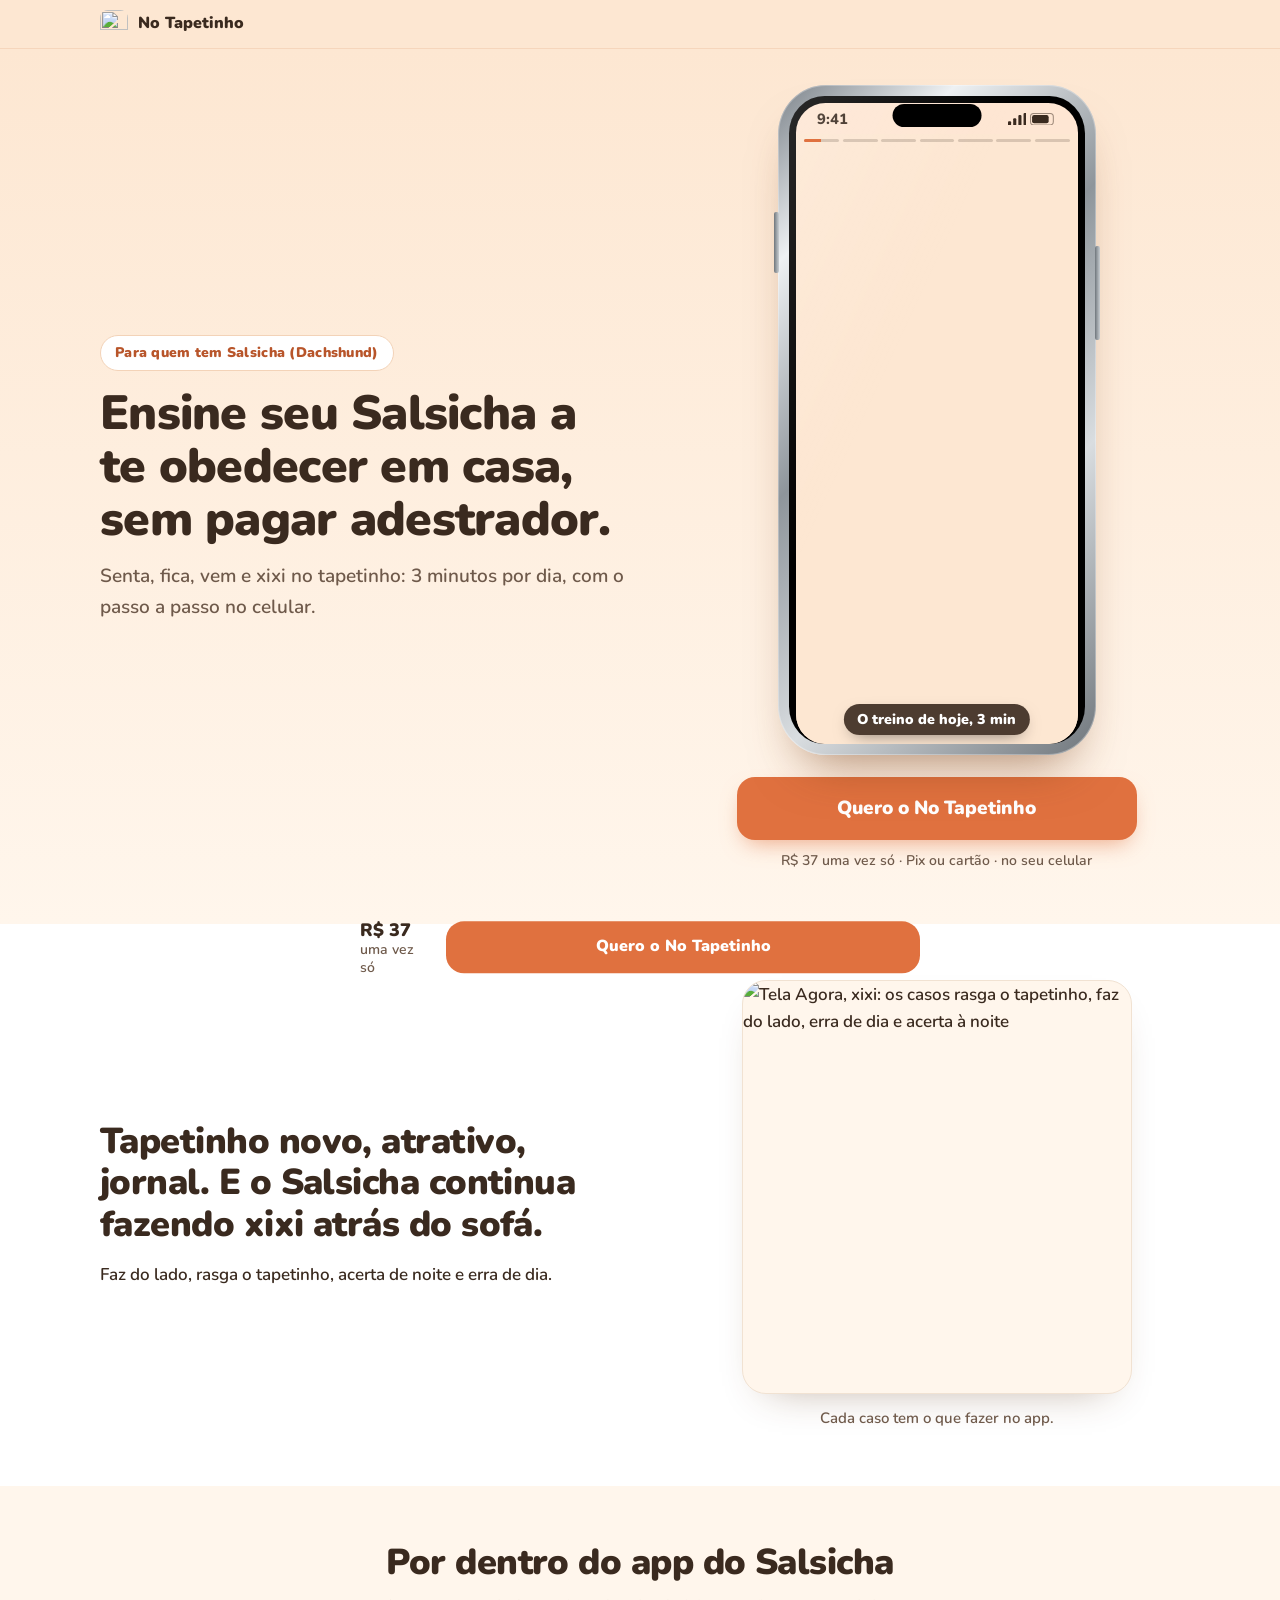
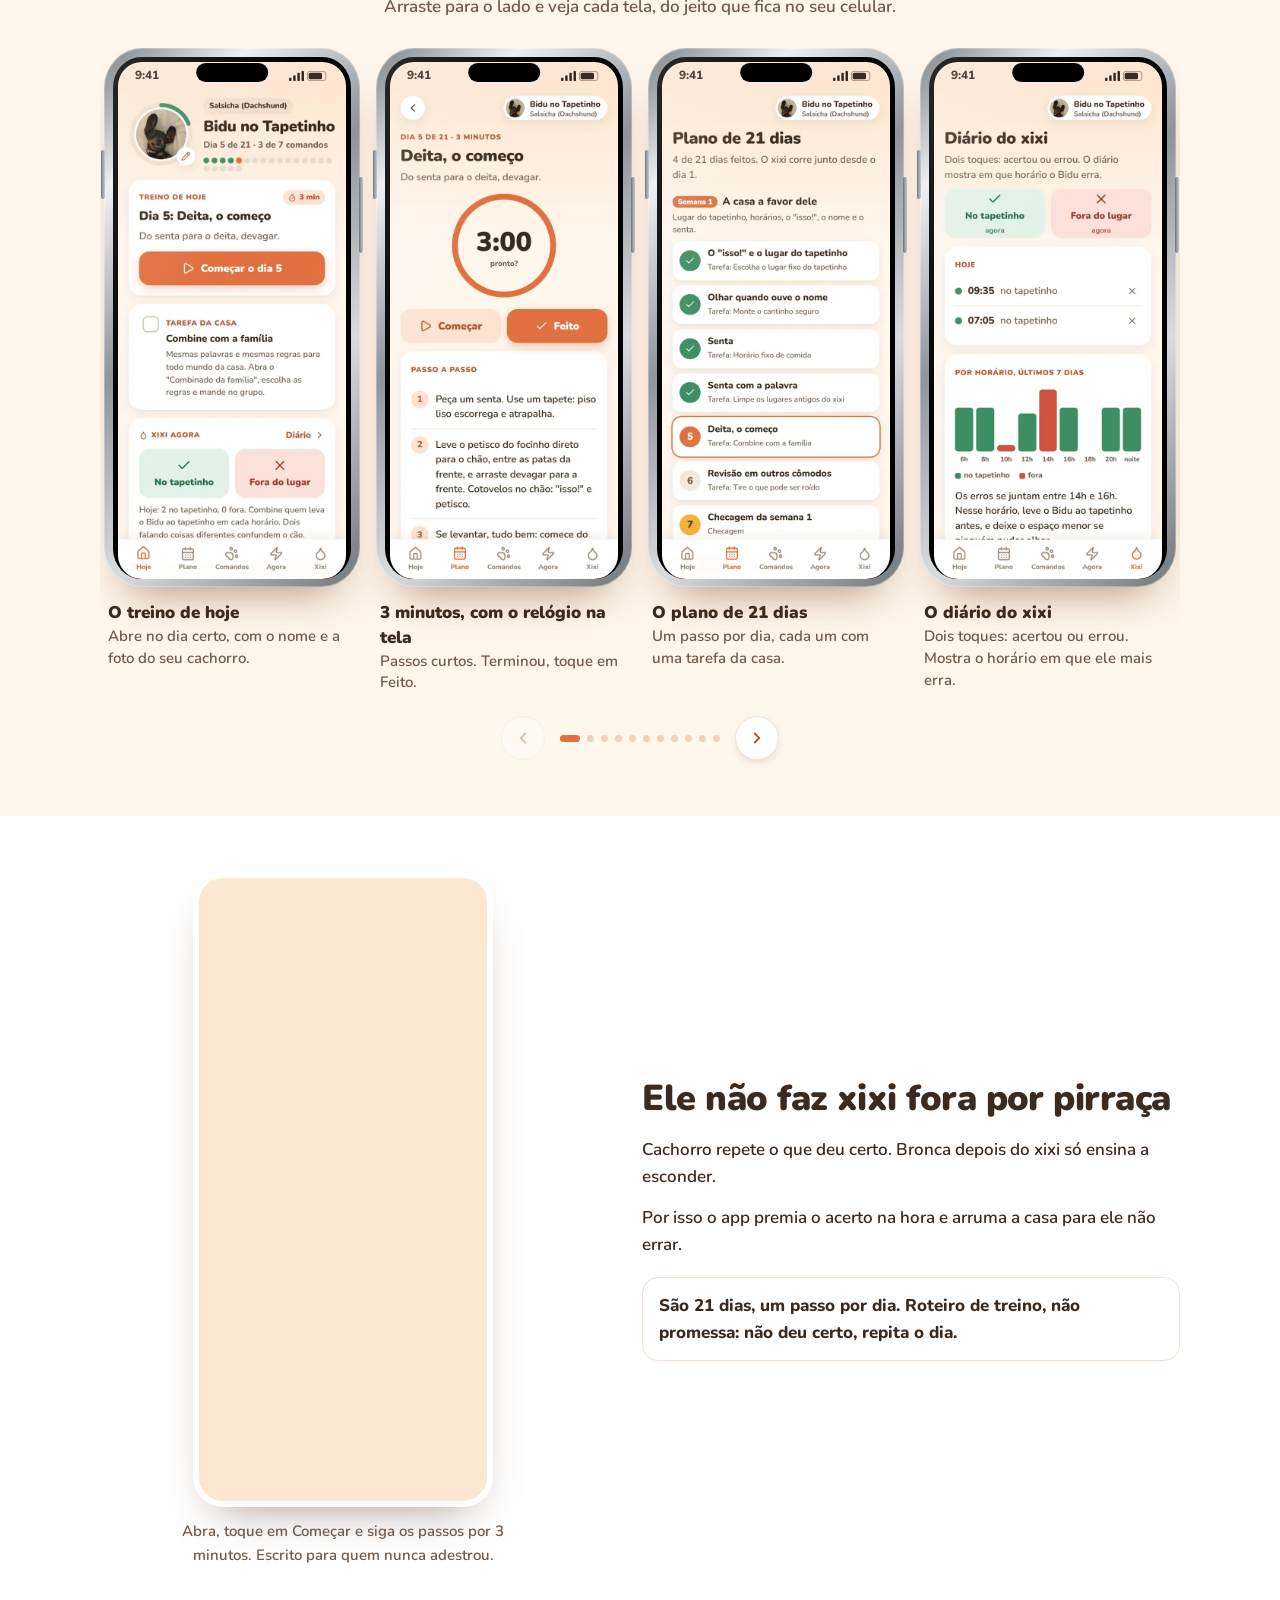
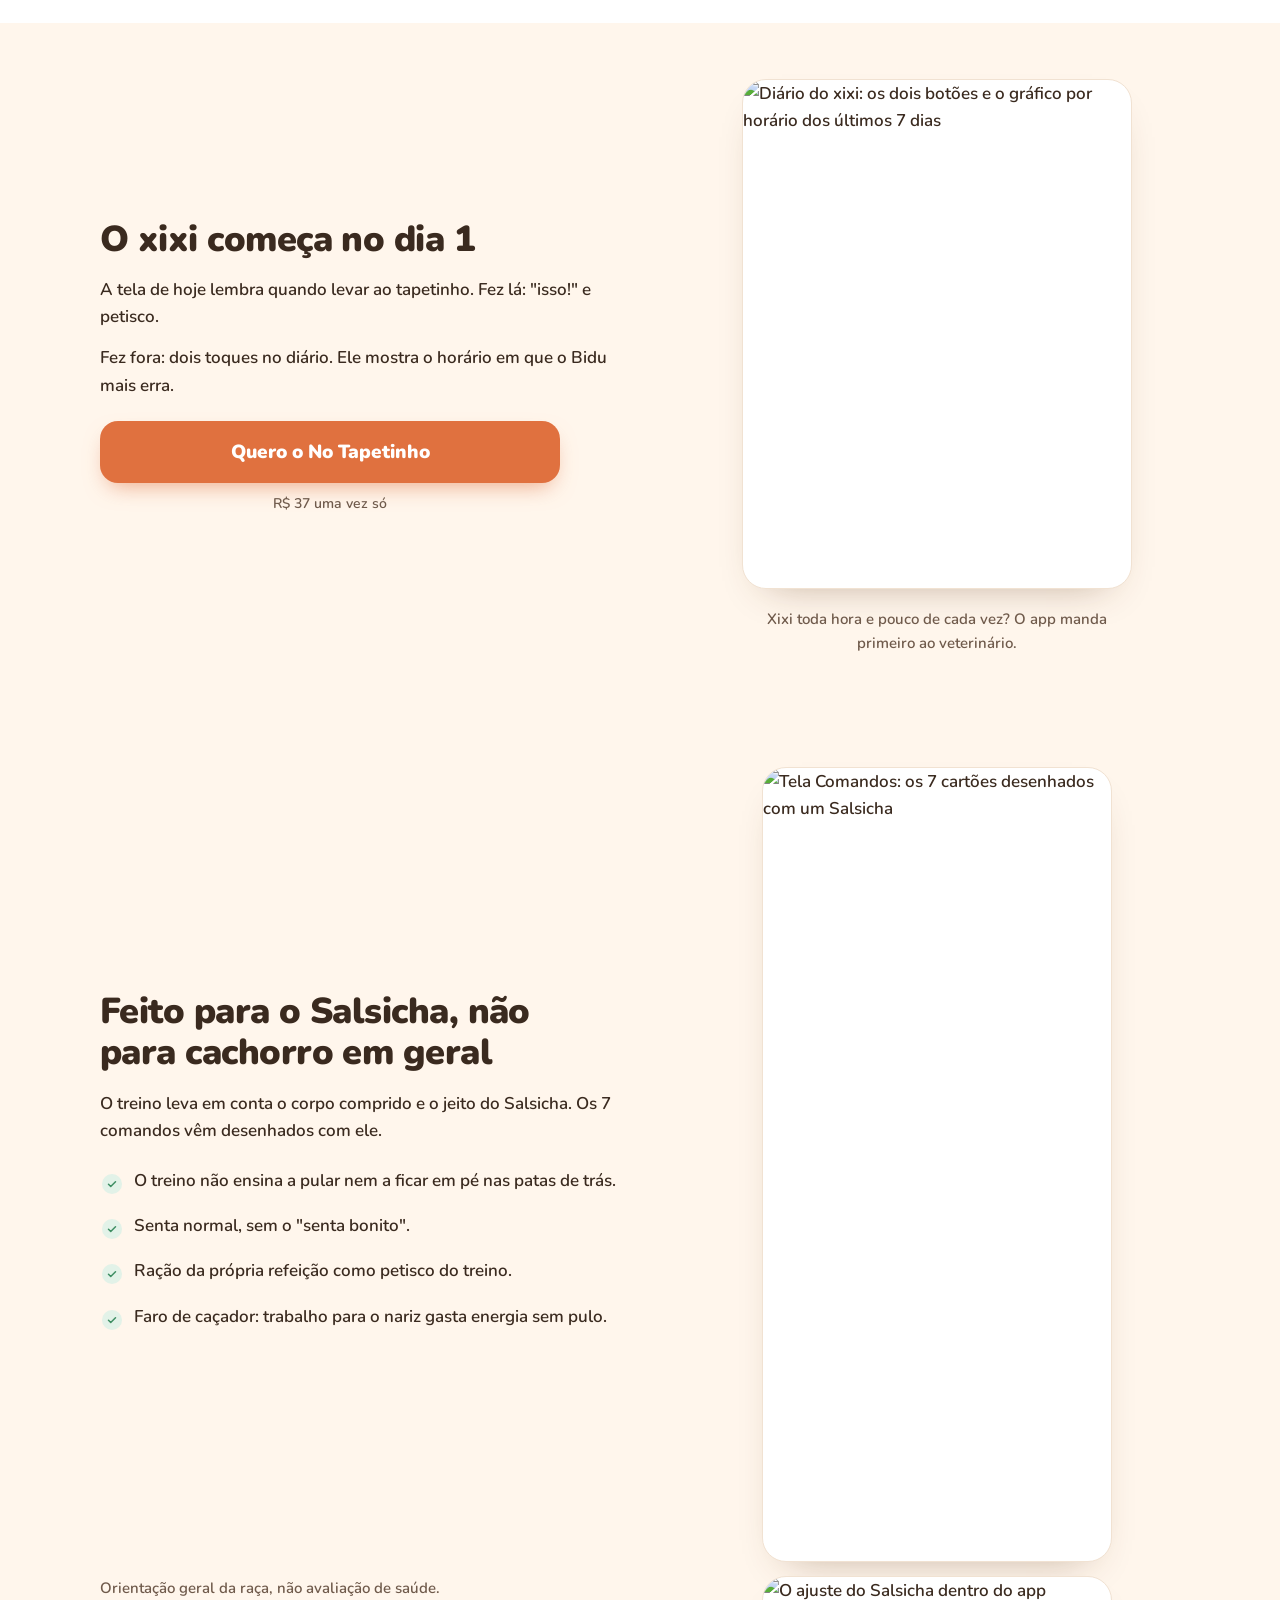
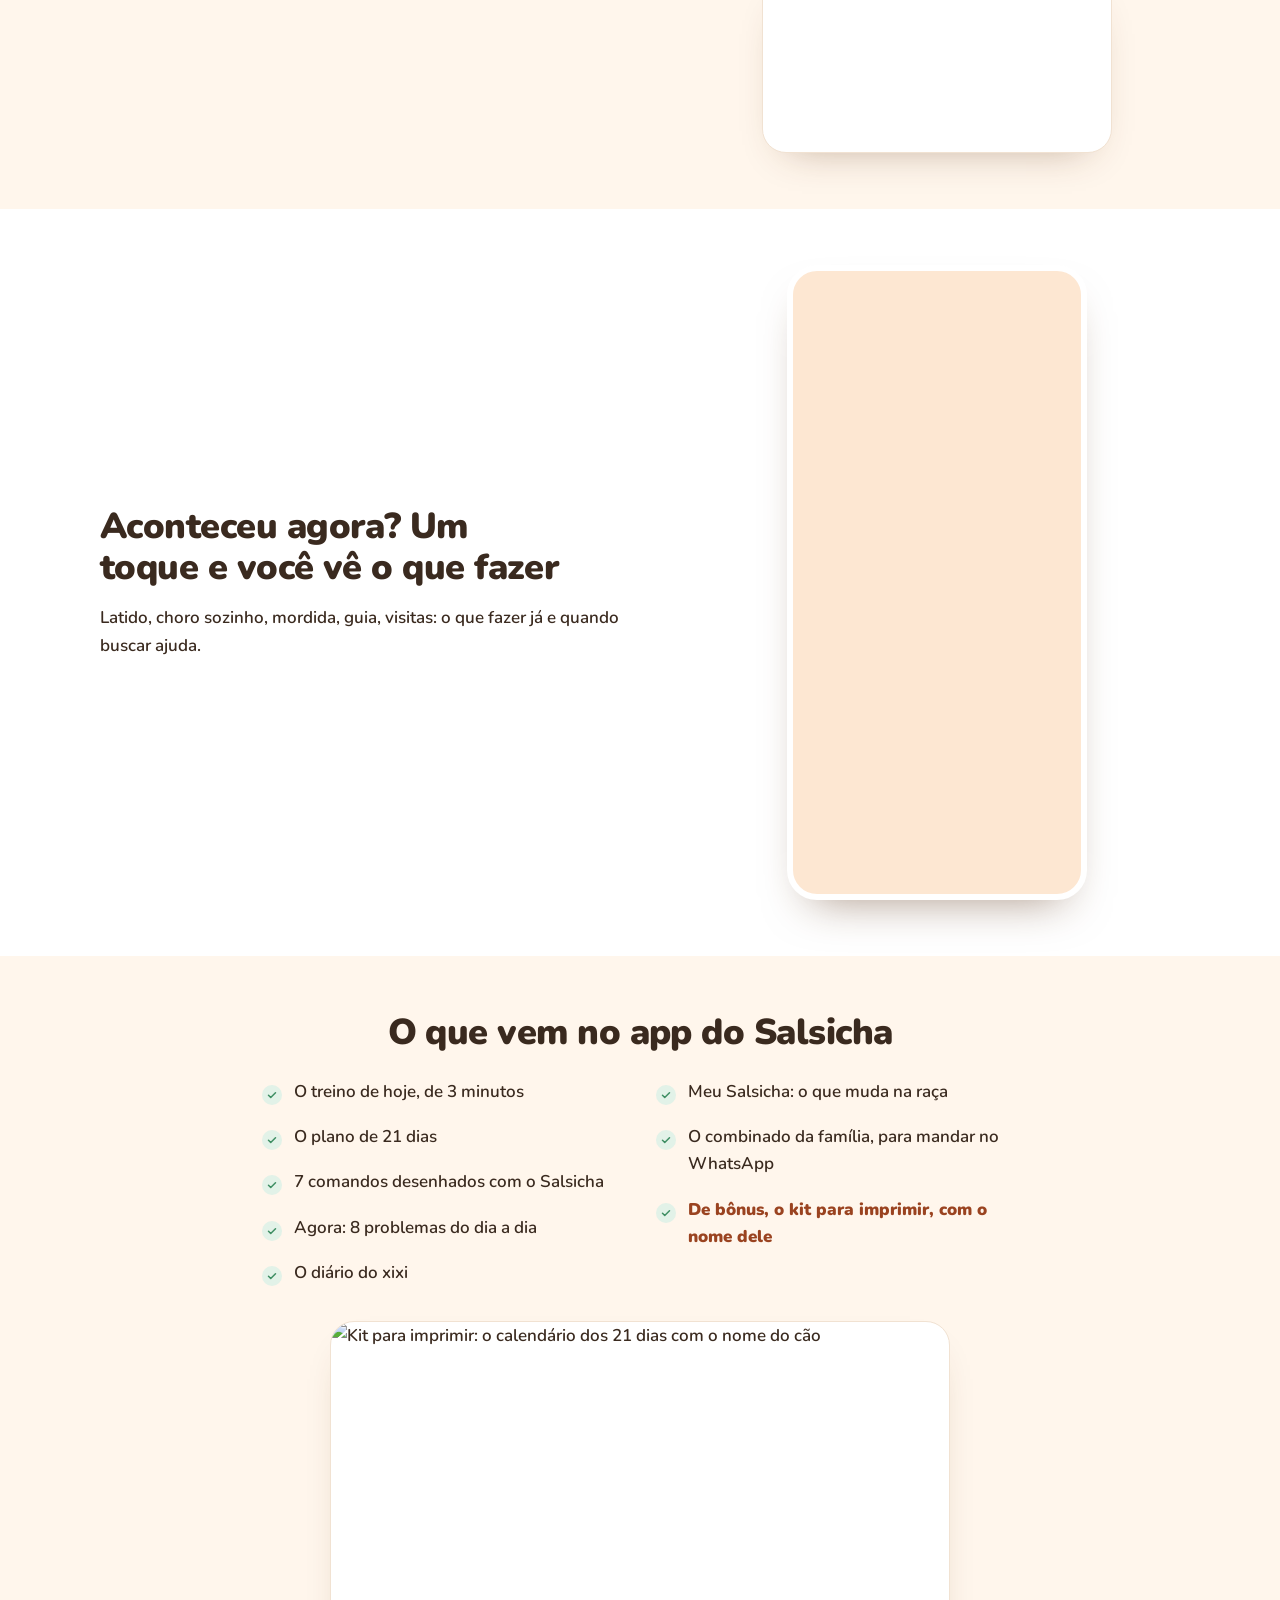
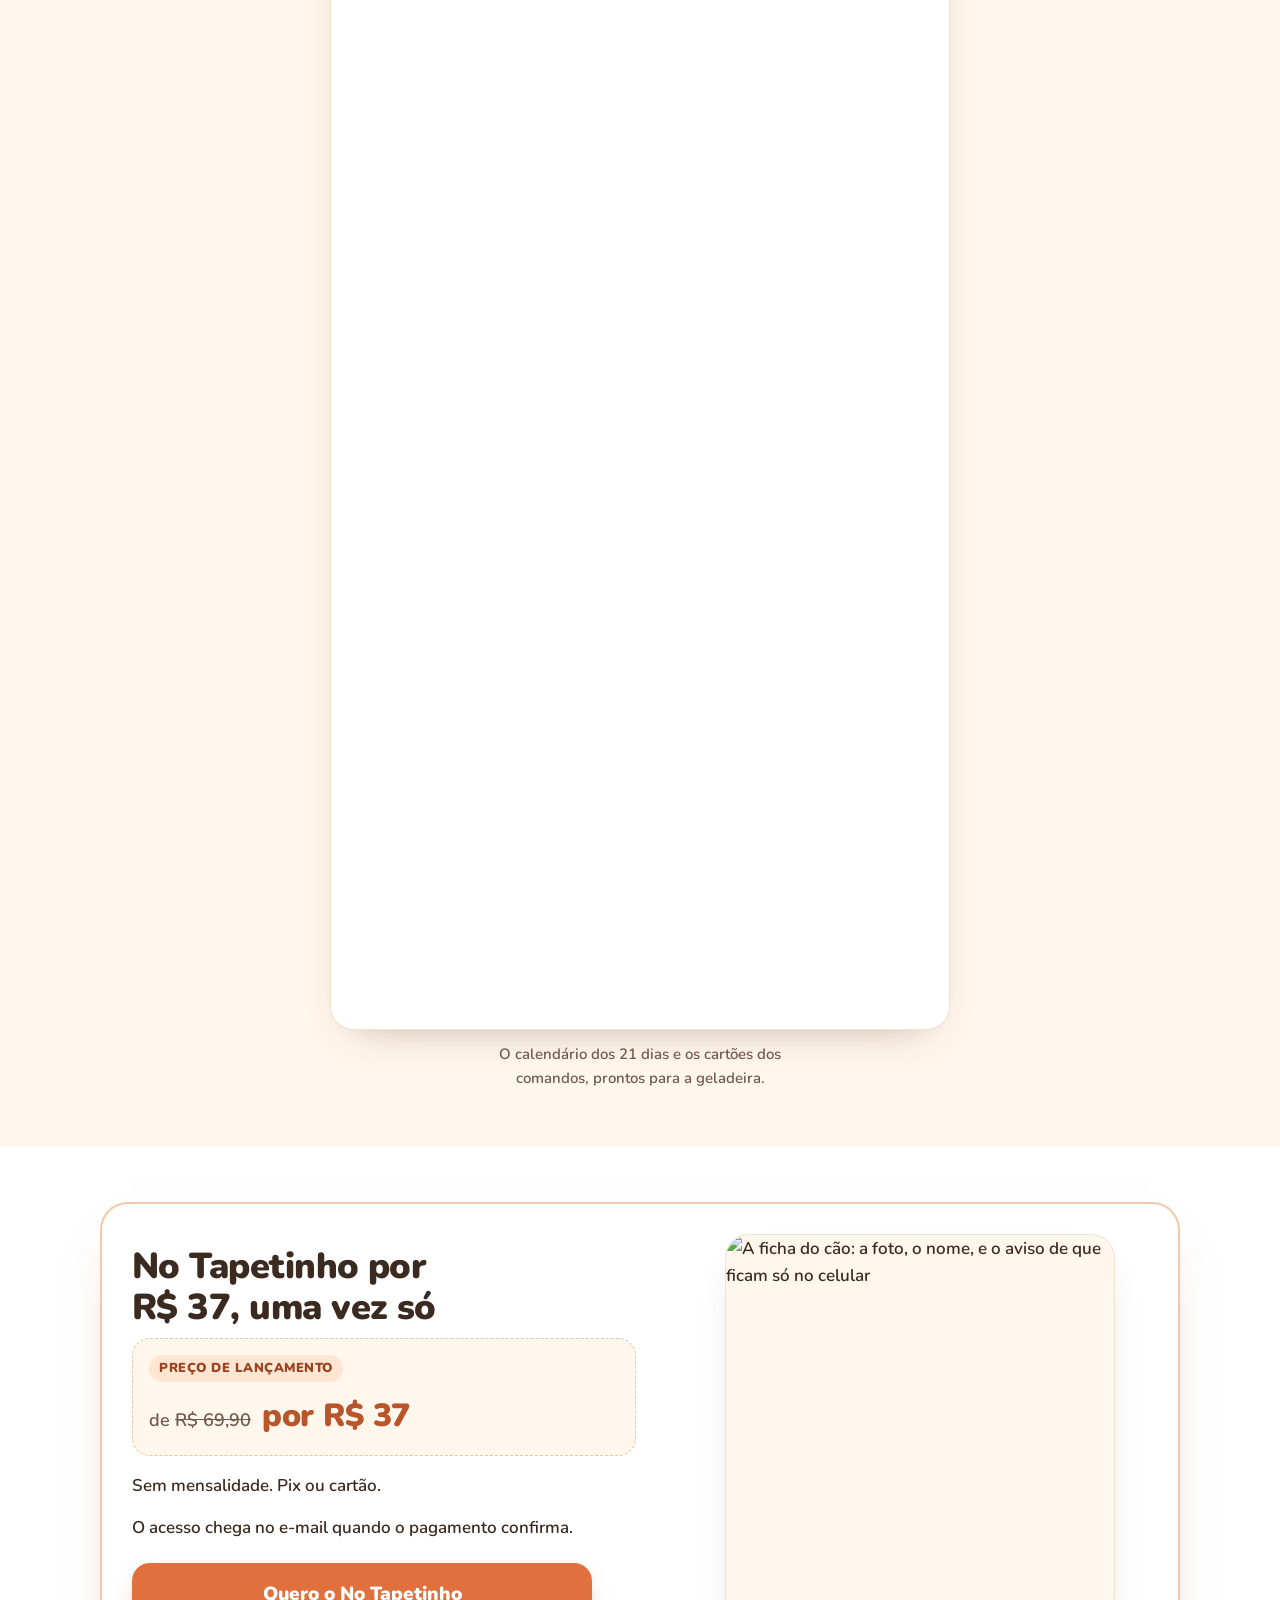
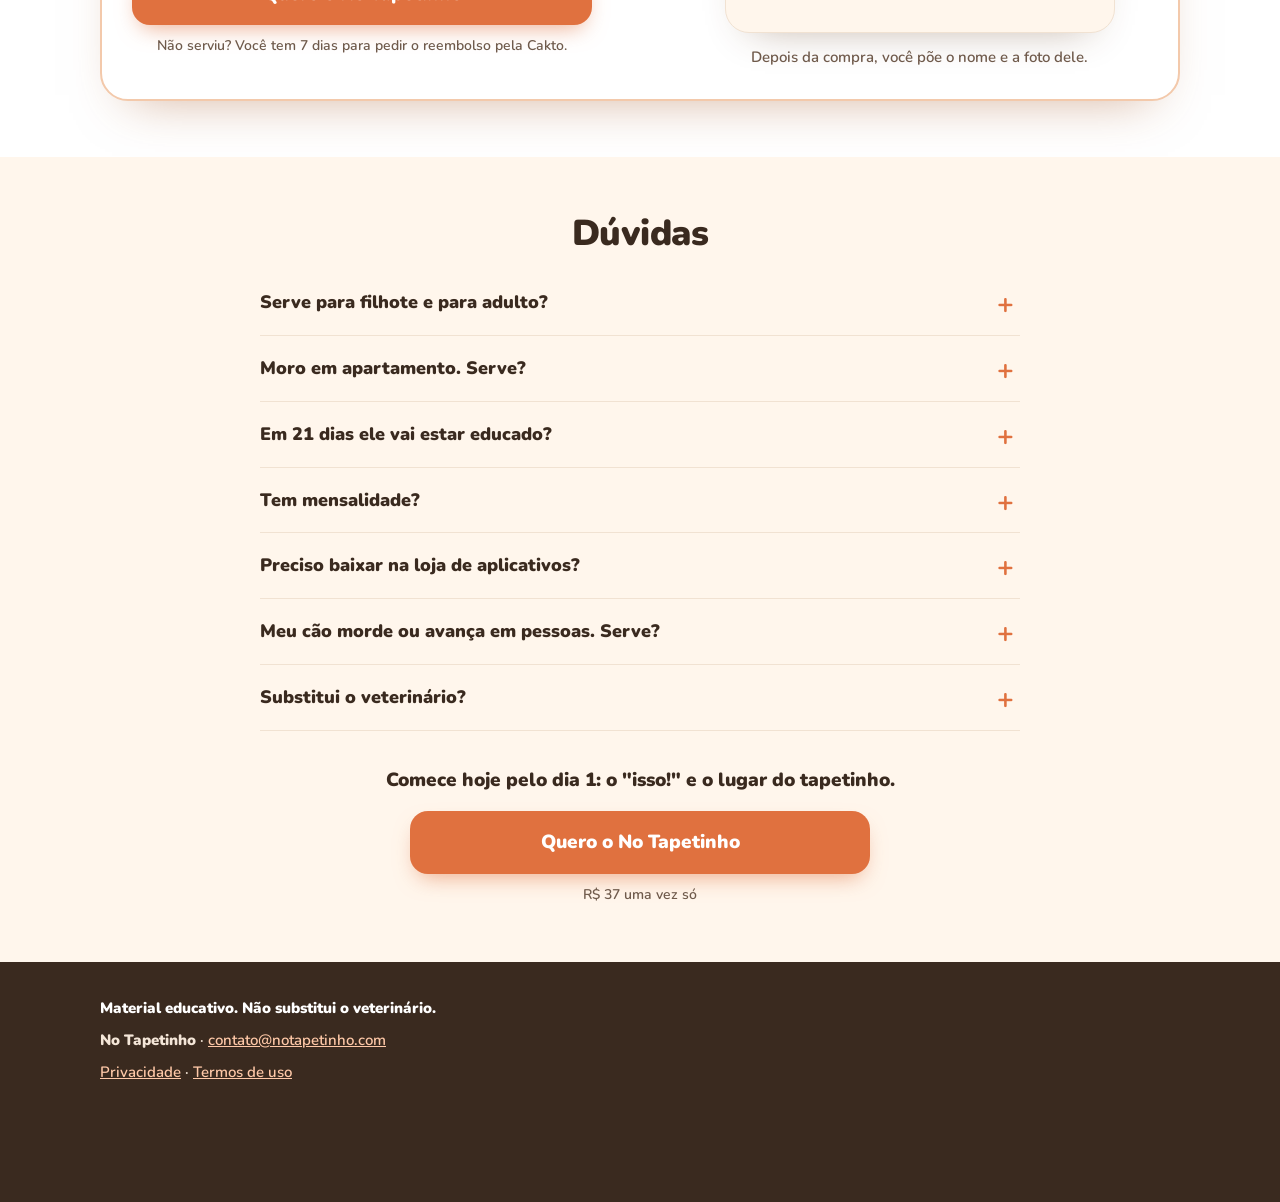
==== salsicha/index.html @ 1a629ed8 "Headline de obediência, story do app no topo e trilho com 11 telas nas 4 raças" ====
<!doctype html>
<html lang="pt-BR">
<head>
<meta charset="utf-8">
<meta name="viewport" content="width=device-width, initial-scale=1">
<title>No Tapetinho · Salsicha</title>
<meta name="description" content="Senta, fica, vem e xixi no tapetinho: 3 minutos por dia, com o passo a passo no celular.">
<link rel="icon" type="image/svg+xml" href="../img/favicon.svg">
<link rel="icon" type="image/png" sizes="32x32" href="../img/favicon-32.png">
<link rel="apple-touch-icon" sizes="180x180" href="../img/apple-touch-180.png">
<link rel="preload" as="image" href="../img/salsicha/video-dia-capa.webp" fetchpriority="high">
<link rel="preconnect" href="https://fonts.googleapis.com"><link rel="preconnect" href="https://fonts.gstatic.com" crossorigin>
<link href="https://fonts.googleapis.com/css2?family=Nunito:wght@600;700;800;900&display=swap" rel="stylesheet">
<script>!function(f,b,e,v,n,t,s){if(f.fbq)return;n=f.fbq=function(){n.callMethod?n.callMethod.apply(n,arguments):n.queue.push(arguments)};if(!f._fbq)f._fbq=n;n.push=n;n.loaded=!0;n.version='2.0';n.queue=[];t=b.createElement(e);t.async=!0;t.src=v;s=b.getElementsByTagName(e)[0];s.parentNode.insertBefore(t,s)}(window,document,'script','https://connect.facebook.net/en_US/fbevents.js');fbq('init','4621816201469916');fbq('track','PageView');</script>
<noscript><img height="1" width="1" style="display:none" alt="" src="https://www.facebook.com/tr?id=4621816201469916&ev=PageView&noscript=1"></noscript>
<script async src="https://painel.labofertas.com/api/lp/script?k=7c65ca17fb0c624457cb6c87d1063a69"></script>
<link rel="stylesheet" href="../estilo.css">
</head>
<body>
<header class="barra"><div class="wrap"><img src="../img/icone-64.png" width="28" height="28" alt=""><span>No Tapetinho</span></div></header>
<main>
<section class="hero"><div class="wrap hero-grade">
 <div class="texto">
  <p class="chapeu">Para quem tem Salsicha (Dachshund)</p>
  <h1>Ensine seu Salsicha a te obedecer em casa, sem pagar adestrador.</h1>
  <p class="sub">Senta, fica, vem e xixi no tapetinho: 3 minutos por dia, com o passo a passo no celular.</p>
 </div>
 <div class="midia"><div class="story" data-story role="region" aria-roledescription="carrossel" aria-label="O app do Salsicha por dentro, em 7 partes"><div class="cel"><div class="vetro"><span class="isola"></span><div class="stato"><span>9:41</span><i><svg viewBox="0 0 18 12" fill="currentColor" aria-hidden="true"><rect x="0" y="8" width="3" height="4" rx="1"/><rect x="5" y="5" width="3" height="7" rx="1"/><rect x="10" y="2" width="3" height="10" rx="1"/><rect x="15" y="0" width="3" height="12" rx="1"/></svg><svg viewBox="0 0 26 12" aria-hidden="true"><rect x=".5" y=".5" width="22" height="11" rx="3" fill="none" stroke="currentColor" opacity=".5"/><rect x="2" y="2" width="16" height="8" rx="2" fill="currentColor"/></svg></i></div>
  <div class="st-tela" tabindex="0" role="button" aria-label="Toque para avançar, segure para pausar">
   <div class="st-barras" aria-hidden="true"><i><b></b></i><i><b></b></i><i><b></b></i><i><b></b></i><i><b></b></i><i><b></b></i><i><b></b></i></div>
   <div class="st-parte on"><div class="st-zoom"><video class="st-midia" data-src="../video/salsicha/dia.mp4" poster="../img/salsicha/video-dia-capa.webp" width="540" height="1168" muted playsinline preload="none" disablepictureinpicture aria-label="Gravação do app: o dia 5 começa, o relógio conta 3 minutos, os passos aparecem e Feito"></video></div><span class="st-rot">O treino de hoje, 3 min</span></div>
   <div class="st-parte" data-dur="3200"><div class="st-zoom"><img class="st-midia" data-src="../img/salsicha/tela-diario.webp" width="600" height="1298" decoding="async" alt="Diário do xixi: os botões No tapetinho e Fora do lugar e o gráfico por horário dos últimos 7 dias"><span class="st-realce" aria-hidden="true" style="left:3.6%;top:53.8%;width:92.8%;height:37.2%"></span></div><span class="st-rot">O xixi anotado em 2 toques</span></div>
   <div class="st-parte" data-dur="3200"><div class="st-zoom"><img class="st-midia" data-src="../img/salsicha/tela-xixi.webp" width="600" height="1298" decoding="async" alt="Tela Xixi e cocô fora do lugar: o que fazer agora, em passos numerados"><span class="st-realce" aria-hidden="true" style="left:3.6%;top:15.9%;width:92.8%;height:61.9%"></span></div><span class="st-rot">Xixi fora? O que fazer</span></div>
   <div class="st-parte" data-dur="3200"><div class="st-zoom"><img class="st-midia" data-src="../img/salsicha/tela-comandos.webp" width="600" height="1298" decoding="async" alt="Tela Comandos: os cartões desenhados com um Salsicha, com os já aprendidos marcados"></div><span class="st-rot">7 comandos com o Salsicha</span></div>
   <div class="st-parte" data-dur="3200"><div class="st-zoom"><img class="st-midia" data-src="../img/salsicha/tela-senta.webp" width="600" height="1298" decoding="async" alt="Comando Senta: a ilustração e o passo a passo"><span class="st-realce" aria-hidden="true" style="left:3.6%;top:56.9%;width:92.8%;height:34.1%"></span></div><span class="st-rot">Passo a passo de cada um</span></div>
   <div class="st-parte"><div class="st-zoom"><video class="st-midia" data-src="../video/salsicha/agora.mp4" poster="../img/salsicha/video-agora-capa.webp" width="540" height="1168" muted playsinline preload="none" disablepictureinpicture aria-label="Gravação do app: tela Agora, toque em Late demais e o que fazer aparece"></video></div><span class="st-rot">Latiu? Um toque e pronto</span></div>
   <div class="st-parte" data-dur="3200"><div class="st-zoom"><img class="st-midia" data-src="../img/salsicha/tela-kit.webp" width="600" height="1298" decoding="async" alt="Kit para imprimir: o calendário dos 21 dias com o nome e a foto do cão"><span class="st-realce" aria-hidden="true" style="left:3.6%;top:32.1%;width:92.8%;height:58.9%"></span></div><span class="st-rot">Bônus: kit para imprimir</span></div>
  </div></div></div></div></div>
 <div class="cta"><a class="btn" href="https://pay.cakto.com.br/evzg3t6" data-checkout="salsicha">Quero o No Tapetinho</a><p class="micro">R$ 37 uma vez só · Pix ou cartão · no seu celular</p></div>
</div></section>

<section class="s-dor"><div class="wrap grade"><div class="texto"><h2>Tapetinho novo, atrativo, jornal. E o Salsicha continua fazendo xixi atrás do sofá.</h2><p>Faz do lado, rasga o tapetinho, acerta de noite e erra de dia.</p></div><div class="midia"><figure class="legendada "><div class="shot"><img src="../img/salsicha/casos.webp" width="756" height="802" alt="Tela Agora, xixi: os casos rasga o tapetinho, faz do lado, erra de dia e acerta à noite" loading="lazy" decoding="async"></div><figcaption>Cada caso tem o que fazer no app.</figcaption></figure></div></div></section>

<section class="s-telas claro"><div class="wrap">
 <h2 class="centro">Por dentro do app do Salsicha</h2><p class="centro telas-p">Arraste para o lado e veja cada tela, do jeito que fica no seu celular.</p>
 <div class="trilho" data-trilho tabindex="0" role="region" aria-label="Telas do app do Salsicha">
 <figure class="slide"><div class="cel"><div class="vetro"><span class="isola"></span><div class="stato"><span>9:41</span><i><svg viewBox="0 0 18 12" fill="currentColor" aria-hidden="true"><rect x="0" y="8" width="3" height="4" rx="1"/><rect x="5" y="5" width="3" height="7" rx="1"/><rect x="10" y="2" width="3" height="10" rx="1"/><rect x="15" y="0" width="3" height="12" rx="1"/></svg><svg viewBox="0 0 26 12" aria-hidden="true"><rect x=".5" y=".5" width="22" height="11" rx="3" fill="none" stroke="currentColor" opacity=".5"/><rect x="2" y="2" width="16" height="8" rx="2" fill="currentColor"/></svg></i></div><img class="schermo" src="../img/salsicha/tela-hoje.webp" width="600" height="1298" loading="lazy" decoding="async" alt="Tela do app: O treino de hoje"></div></div><figcaption><b>O treino de hoje</b>Abre no dia certo, com o nome e a foto do seu cachorro.</figcaption></figure>
 <figure class="slide"><div class="cel"><div class="vetro"><span class="isola"></span><div class="stato"><span>9:41</span><i><svg viewBox="0 0 18 12" fill="currentColor" aria-hidden="true"><rect x="0" y="8" width="3" height="4" rx="1"/><rect x="5" y="5" width="3" height="7" rx="1"/><rect x="10" y="2" width="3" height="10" rx="1"/><rect x="15" y="0" width="3" height="12" rx="1"/></svg><svg viewBox="0 0 26 12" aria-hidden="true"><rect x=".5" y=".5" width="22" height="11" rx="3" fill="none" stroke="currentColor" opacity=".5"/><rect x="2" y="2" width="16" height="8" rx="2" fill="currentColor"/></svg></i></div><img class="schermo" src="../img/salsicha/tela-sessao.webp" width="600" height="1298" loading="lazy" decoding="async" alt="Tela do app: 3 minutos, com o relógio na tela"></div></div><figcaption><b>3 minutos, com o relógio na tela</b>Passos curtos. Terminou, toque em Feito.</figcaption></figure>
 <figure class="slide"><div class="cel"><div class="vetro"><span class="isola"></span><div class="stato"><span>9:41</span><i><svg viewBox="0 0 18 12" fill="currentColor" aria-hidden="true"><rect x="0" y="8" width="3" height="4" rx="1"/><rect x="5" y="5" width="3" height="7" rx="1"/><rect x="10" y="2" width="3" height="10" rx="1"/><rect x="15" y="0" width="3" height="12" rx="1"/></svg><svg viewBox="0 0 26 12" aria-hidden="true"><rect x=".5" y=".5" width="22" height="11" rx="3" fill="none" stroke="currentColor" opacity=".5"/><rect x="2" y="2" width="16" height="8" rx="2" fill="currentColor"/></svg></i></div><img class="schermo" src="../img/salsicha/tela-plano.webp" width="600" height="1298" loading="lazy" decoding="async" alt="Tela do app: O plano de 21 dias"></div></div><figcaption><b>O plano de 21 dias</b>Um passo por dia, cada um com uma tarefa da casa.</figcaption></figure>
 <figure class="slide"><div class="cel"><div class="vetro"><span class="isola"></span><div class="stato"><span>9:41</span><i><svg viewBox="0 0 18 12" fill="currentColor" aria-hidden="true"><rect x="0" y="8" width="3" height="4" rx="1"/><rect x="5" y="5" width="3" height="7" rx="1"/><rect x="10" y="2" width="3" height="10" rx="1"/><rect x="15" y="0" width="3" height="12" rx="1"/></svg><svg viewBox="0 0 26 12" aria-hidden="true"><rect x=".5" y=".5" width="22" height="11" rx="3" fill="none" stroke="currentColor" opacity=".5"/><rect x="2" y="2" width="16" height="8" rx="2" fill="currentColor"/></svg></i></div><img class="schermo" src="../img/salsicha/tela-diario.webp" width="600" height="1298" loading="lazy" decoding="async" alt="Tela do app: O diário do xixi"></div></div><figcaption><b>O diário do xixi</b>Dois toques: acertou ou errou. Mostra o horário em que ele mais erra.</figcaption></figure>
 <figure class="slide"><div class="cel"><div class="vetro"><span class="isola"></span><div class="stato"><span>9:41</span><i><svg viewBox="0 0 18 12" fill="currentColor" aria-hidden="true"><rect x="0" y="8" width="3" height="4" rx="1"/><rect x="5" y="5" width="3" height="7" rx="1"/><rect x="10" y="2" width="3" height="10" rx="1"/><rect x="15" y="0" width="3" height="12" rx="1"/></svg><svg viewBox="0 0 26 12" aria-hidden="true"><rect x=".5" y=".5" width="22" height="11" rx="3" fill="none" stroke="currentColor" opacity=".5"/><rect x="2" y="2" width="16" height="8" rx="2" fill="currentColor"/></svg></i></div><img class="schermo" src="../img/salsicha/tela-xixi.webp" width="600" height="1298" loading="lazy" decoding="async" alt="Tela do app: Xixi fora do lugar"></div></div><figcaption><b>Xixi fora do lugar</b>O que fazer na hora e o que treinar, caso a caso.</figcaption></figure>
 <figure class="slide"><div class="cel"><div class="vetro"><span class="isola"></span><div class="stato"><span>9:41</span><i><svg viewBox="0 0 18 12" fill="currentColor" aria-hidden="true"><rect x="0" y="8" width="3" height="4" rx="1"/><rect x="5" y="5" width="3" height="7" rx="1"/><rect x="10" y="2" width="3" height="10" rx="1"/><rect x="15" y="0" width="3" height="12" rx="1"/></svg><svg viewBox="0 0 26 12" aria-hidden="true"><rect x=".5" y=".5" width="22" height="11" rx="3" fill="none" stroke="currentColor" opacity=".5"/><rect x="2" y="2" width="16" height="8" rx="2" fill="currentColor"/></svg></i></div><img class="schermo" src="../img/salsicha/tela-agora.webp" width="600" height="1298" loading="lazy" decoding="async" alt="Tela do app: Aconteceu agora?"></div></div><figcaption><b>Aconteceu agora?</b>Latido, choro sozinho, guia, mordida, visitas: um toque.</figcaption></figure>
 <figure class="slide"><div class="cel"><div class="vetro"><span class="isola"></span><div class="stato"><span>9:41</span><i><svg viewBox="0 0 18 12" fill="currentColor" aria-hidden="true"><rect x="0" y="8" width="3" height="4" rx="1"/><rect x="5" y="5" width="3" height="7" rx="1"/><rect x="10" y="2" width="3" height="10" rx="1"/><rect x="15" y="0" width="3" height="12" rx="1"/></svg><svg viewBox="0 0 26 12" aria-hidden="true"><rect x=".5" y=".5" width="22" height="11" rx="3" fill="none" stroke="currentColor" opacity=".5"/><rect x="2" y="2" width="16" height="8" rx="2" fill="currentColor"/></svg></i></div><img class="schermo" src="../img/salsicha/tela-comandos.webp" width="600" height="1298" loading="lazy" decoding="async" alt="Tela do app: Os 7 comandos"></div></div><figcaption><b>Os 7 comandos</b>Desenhados com um Salsicha. Marque os que ele já faz.</figcaption></figure>
 <figure class="slide"><div class="cel"><div class="vetro"><span class="isola"></span><div class="stato"><span>9:41</span><i><svg viewBox="0 0 18 12" fill="currentColor" aria-hidden="true"><rect x="0" y="8" width="3" height="4" rx="1"/><rect x="5" y="5" width="3" height="7" rx="1"/><rect x="10" y="2" width="3" height="10" rx="1"/><rect x="15" y="0" width="3" height="12" rx="1"/></svg><svg viewBox="0 0 26 12" aria-hidden="true"><rect x=".5" y=".5" width="22" height="11" rx="3" fill="none" stroke="currentColor" opacity=".5"/><rect x="2" y="2" width="16" height="8" rx="2" fill="currentColor"/></svg></i></div><img class="schermo" src="../img/salsicha/tela-senta.webp" width="600" height="1298" loading="lazy" decoding="async" alt="Tela do app: Cada comando, passo a passo"></div></div><figcaption><b>Cada comando, passo a passo</b>Do senta ao vem, escrito para quem nunca adestrou.</figcaption></figure>
 <figure class="slide"><div class="cel"><div class="vetro"><span class="isola"></span><div class="stato"><span>9:41</span><i><svg viewBox="0 0 18 12" fill="currentColor" aria-hidden="true"><rect x="0" y="8" width="3" height="4" rx="1"/><rect x="5" y="5" width="3" height="7" rx="1"/><rect x="10" y="2" width="3" height="10" rx="1"/><rect x="15" y="0" width="3" height="12" rx="1"/></svg><svg viewBox="0 0 26 12" aria-hidden="true"><rect x=".5" y=".5" width="22" height="11" rx="3" fill="none" stroke="currentColor" opacity=".5"/><rect x="2" y="2" width="16" height="8" rx="2" fill="currentColor"/></svg></i></div><img class="schermo" src="../img/salsicha/tela-raca.webp" width="600" height="1298" loading="lazy" decoding="async" alt="Tela do app: Meu Salsicha"></div></div><figcaption><b>Meu Salsicha</b>O que muda no treino por causa do corpo e do jeito da raça.</figcaption></figure>
 <figure class="slide"><div class="cel"><div class="vetro"><span class="isola"></span><div class="stato"><span>9:41</span><i><svg viewBox="0 0 18 12" fill="currentColor" aria-hidden="true"><rect x="0" y="8" width="3" height="4" rx="1"/><rect x="5" y="5" width="3" height="7" rx="1"/><rect x="10" y="2" width="3" height="10" rx="1"/><rect x="15" y="0" width="3" height="12" rx="1"/></svg><svg viewBox="0 0 26 12" aria-hidden="true"><rect x=".5" y=".5" width="22" height="11" rx="3" fill="none" stroke="currentColor" opacity=".5"/><rect x="2" y="2" width="16" height="8" rx="2" fill="currentColor"/></svg></i></div><img class="schermo" src="../img/salsicha/tela-kit.webp" width="600" height="1298" loading="lazy" decoding="async" alt="Tela do app: Bônus: o kit para imprimir"></div></div><figcaption><b>Bônus: o kit para imprimir</b>O calendário dos 21 dias e os cartões, com o nome dele.</figcaption></figure>
 <figure class="slide"><div class="cel"><div class="vetro"><span class="isola"></span><div class="stato"><span>9:41</span><i><svg viewBox="0 0 18 12" fill="currentColor" aria-hidden="true"><rect x="0" y="8" width="3" height="4" rx="1"/><rect x="5" y="5" width="3" height="7" rx="1"/><rect x="10" y="2" width="3" height="10" rx="1"/><rect x="15" y="0" width="3" height="12" rx="1"/></svg><svg viewBox="0 0 26 12" aria-hidden="true"><rect x=".5" y=".5" width="22" height="11" rx="3" fill="none" stroke="currentColor" opacity=".5"/><rect x="2" y="2" width="16" height="8" rx="2" fill="currentColor"/></svg></i></div><img class="schermo" src="../img/salsicha/tela-familia.webp" width="600" height="1298" loading="lazy" decoding="async" alt="Tela do app: O combinado da família"></div></div><figcaption><b>O combinado da família</b>As mesmas palavras para todo mundo da casa, para mandar no grupo.</figcaption></figure>
 </div>
 <div class="pontos" data-pontos></div>
</div></section>

<section class="s-dia"><div class="wrap tri inv"><div class="ta"><h2>Ele não faz xixi fora por pirraça</h2><p>Cachorro repete o que deu certo. Bronca depois do xixi só ensina a esconder.</p><p>Por isso o app premia o acerto na hora e arruma a casa para ele não errar.</p></div><div class="tm"><figure class="legendada"><div class="tela-video"><video muted loop playsinline preload="none" width="540" height="1168" poster="../img/salsicha/video-dia-capa.webp" data-src="../video/salsicha/dia.mp4" aria-label="Gravação do app: o dia 5 começa, o relógio conta 3 minutos, Feito, e o dia 6 aparece para amanhã"></video></div><figcaption>Abra, toque em Começar e siga os passos por 3 minutos. Escrito para quem nunca adestrou.</figcaption></figure></div><div class="tb"><p class="plano-linha">São 21 dias, um passo por dia. Roteiro de treino, não promessa: não deu certo, repita o dia.</p></div></div></section>

<section class="s-xixi claro"><div class="wrap tri"><div class="ta"><h2>O xixi começa no dia 1</h2><p>A tela de hoje lembra quando levar ao tapetinho. Fez lá: &quot;isso!&quot; e petisco.</p><p>Fez fora: dois toques no diário. Ele mostra o horário em que o Bidu mais erra.</p></div><div class="tm"><div class="pilha"><figure class="shot "><img src="../img/salsicha/diario.webp" width="756" height="990" alt="Diário do xixi: os dois botões e o gráfico por horário dos últimos 7 dias" loading="lazy" decoding="async"></figure><p class="menor">Xixi toda hora e pouco de cada vez? O app manda primeiro ao veterinário.</p></div></div><div class="tb"><div class="cta"><a class="btn" href="https://pay.cakto.com.br/evzg3t6" data-checkout="salsicha">Quero o No Tapetinho</a><p class="micro">R$ 37 uma vez só</p></div></div></div></section>

<section class="s-raca claro"><div class="wrap raca-grade">
 <div class="ra">
  <h2>Feito para o Salsicha, não para cachorro em geral</h2><p>O treino leva em conta o corpo comprido e o jeito do Salsicha. Os 7 comandos vêm desenhados com ele.</p>
 </div>
 <div class="rm1"><figure class="shot alto"><img src="../img/salsicha/comandos.webp" width="756" height="1723" alt="Tela Comandos: os 7 cartões desenhados com um Salsicha" loading="lazy" decoding="async"></figure></div>
 <div class="rb"><ul class="lista-ok"><li>O treino não ensina a pular nem a ficar em pé nas patas de trás.</li><li>Senta normal, sem o &quot;senta bonito&quot;.</li><li>Ração da própria refeição como petisco do treino.</li><li>Faro de caçador: trabalho para o nariz gasta energia sem pulo.</li></ul></div>
 <div class="rm2"><figure class="shot "><img src="../img/salsicha/nota-raca.webp" width="756" height="379" alt="O ajuste do Salsicha dentro do app" loading="lazy" decoding="async"></figure></div>
 <div class="rc"><p class="menor">Orientação geral da raça, não avaliação de saúde.</p></div>
</div></section>

<section class="s-agora"><div class="wrap grade"><div class="texto"><h2>Aconteceu agora? Um toque e você vê o que fazer</h2><p>Latido, choro sozinho, mordida, guia, visitas: o que fazer já e quando buscar ajuda.</p></div><div class="midia"><figure class="legendada"><div class="tela-video"><video muted loop playsinline preload="none" width="540" height="1168" poster="../img/salsicha/video-agora-capa.webp" data-src="../video/salsicha/agora.mp4" aria-label="Gravação do app: tela Agora, toque em Late demais e o que fazer agora aparece"></video></div></figure></div></div></section>

<section class="s-vem claro"><div class="wrap">
 <h2 class="centro">O que vem no app do Salsicha</h2>
 <ul class="lista-ok colunas"><li>O treino de hoje, de 3 minutos</li><li>O plano de 21 dias</li><li>7 comandos desenhados com o Salsicha</li><li>Agora: 8 problemas do dia a dia</li><li>O diário do xixi</li><li>Meu Salsicha: o que muda na raça</li><li>O combinado da família, para mandar no WhatsApp</li><li class="bonus">De bônus, o kit para imprimir, com o nome dele</li></ul>
 <figure class="legendada largo"><div class="shot"><img src="../img/salsicha/kit.webp" width="756" height="1599" alt="Kit para imprimir: o calendário dos 21 dias com o nome do cão" loading="lazy" decoding="async"></div><figcaption>O calendário dos 21 dias e os cartões dos comandos, prontos para a geladeira.</figcaption></figure>
</div></section>

<section class="s-oferta" id="oferta"><div class="wrap tri caixa-oferta">
 <div class="ta"><h2>No Tapetinho por R$ 37, uma vez só</h2>
  <div class="preco-bloco"><p class="lancamento">Preço de lançamento</p><p class="preco-linha">de <s><span class="sr">preço cheio </span>R$ 69,90</s> <strong>por R$ 37</strong></p></div>
  <p>Sem mensalidade. Pix ou cartão.</p><p>O acesso chega no e-mail quando o pagamento confirma.</p></div>
 <div class="tm"><figure class="legendada "><div class="shot"><img src="../img/salsicha/ficha.webp" width="756" height="773" alt="A ficha do cão: a foto, o nome, e o aviso de que ficam só no celular" loading="lazy" decoding="async"></div><figcaption>Depois da compra, você põe o nome e a foto dele.</figcaption></figure></div>
 <div class="tb"><div class="cta"><a class="btn" href="https://pay.cakto.com.br/evzg3t6" data-checkout="salsicha">Quero o No Tapetinho</a><p class="micro">Não serviu? Você tem 7 dias para pedir o reembolso pela Cakto.</p></div></div>
</div></section>

<section class="s-faq claro"><div class="wrap estreito"><h2 class="centro">Dúvidas</h2>
<details><summary>Serve para filhote e para adulto?</summary><p>Sim, o plano começa do zero. Para os 90 primeiros dias, há um adicional opcional no pagamento.</p></details>
<details><summary>Moro em apartamento. Serve?</summary><p>Sim. O treino é na sala, com o tapetinho. A rua só entra na semana 3.</p></details>
<details><summary>Em 21 dias ele vai estar educado?</summary><p>Os 21 dias são o roteiro do treino, não prazo de resultado. Cada cão tem o seu ritmo.</p></details>
<details><summary>Tem mensalidade?</summary><p>Não, R$ 37 uma vez só. No pagamento aparecem adicionais opcionais; só entram se você marcar.</p></details>
<details><summary>Preciso baixar na loja de aplicativos?</summary><p>Não. O app abre pelo link do e-mail, no navegador do celular.</p></details>
<details><summary>Meu cão morde ou avança em pessoas. Serve?</summary><p>Para mordida de brincadeira, sim. Se morde pessoas ou pode machucar, procure um profissional de comportamento.</p></details>
<details><summary>Substitui o veterinário?</summary><p>Não. É material educativo, e o app avisa quando é caso de veterinário.</p></details>
<div class="fecho centro"><p class="fecho-linha"><strong>Comece hoje pelo dia 1: o &quot;isso!&quot; e o lugar do tapetinho.</strong></p><div class="cta"><a class="btn" href="https://pay.cakto.com.br/evzg3t6" data-checkout="salsicha">Quero o No Tapetinho</a><p class="micro">R$ 37 uma vez só</p></div></div>
</div></section>
</main>
<footer><div class="wrap">
 <p class="aviso">Material educativo. Não substitui o veterinário.</p>
 <p><strong>No Tapetinho</strong> · <a href="mailto:contato@notapetinho.com">contato@notapetinho.com</a></p>
 <p class="links"><a href="../privacidade/">Privacidade</a> · <a href="../termos/">Termos de uso</a></p>
</div></footer>
<div class="barra-compra" aria-hidden="true" inert><div class="dentro"><p class="preco-bc"><strong>R$ 37</strong> uma vez só</p><a class="btn" href="https://pay.cakto.com.br/evzg3t6" data-checkout="salsicha" tabindex="-1">Quero o No Tapetinho</a></div></div>
<script>
/* repassa a query (UTMs e fbclid) para o checkout */
(function(){var q=location.search.slice(1);if(!q)return;document.querySelectorAll('a[data-checkout]').forEach(function(a){if(!/^https?:/.test(a.getAttribute('href')))return;a.href+=(a.href.indexOf('?')<0?'?':'&')+q;});})();
/* barra de compra fixa: aparece quando nenhum dos botões principais está na tela, some quando algum aparece.
   O hero inteiro conta como botão (o do hero fica abaixo do celular): enquanto o hero está na tela, a barra não entra */
(function(){var bar=document.querySelector('.barra-compra'),vis=new Set();if(!bar||!('IntersectionObserver' in window))return;
var alvos=[document.querySelector('.hero')].concat([].slice.call(document.querySelectorAll('main .cta .btn')));
var io=new IntersectionObserver(function(es){es.forEach(function(e){if(e.isIntersecting)vis.add(e.target);else vis.delete(e.target);});var on=vis.size===0;
bar.classList.toggle('on',on);bar.inert=!on;bar.setAttribute('aria-hidden',String(!on));bar.querySelector('a').tabIndex=on?0:-1;});
alvos.forEach(function(a){if(a)io.observe(a);});})();
/* o celular do hero em partes, estilo Stories (o mesmo da Lucro na Mão). Cada print dura 3,2 s; o vídeo dura o vídeo.
   Toque avança, segurar pausa, setas do teclado; loop; para fora da tela ou com a aba escondida; cada parte carrega a seguinte.
   Com "reduzir movimento": parado na primeira tela, sem vídeo */
(function(){var reduz=window.matchMedia&&matchMedia('(prefers-reduced-motion: reduce)').matches;
document.querySelectorAll('[data-story]').forEach(function(st){
var partes=[].slice.call(st.querySelectorAll('.st-parte')),barras=[].slice.call(st.querySelectorAll('.st-barras b')),tela=st.querySelector('.st-tela');
var n=partes.length,atual=0,gasto=0,ultimo=0,segurando=false,fora=false,escondida=false;
function carregar(p){if(!p)return;var md=p.querySelector('[data-src]');if(md&&!md.getAttribute('src')){md.src=md.dataset.src;if(md.tagName==='VIDEO')md.preload='auto';}}
if(reduz){st.classList.add('parado');var im=partes[1];partes.forEach(function(p,k){p.classList.toggle('on',k===1);});carregar(im);return;}
function video(i){return partes[i].querySelector('video');}
function tocar(v){var pr=v.play();if(pr&&pr.catch)pr.catch(function(){v.dataset.falhou='1';});}
function mostrar(i){var antes=atual;partes.forEach(function(p,k){p.classList.toggle('on',k===i);p.classList.toggle('foi',k===antes&&k!==i);var v=video(k);if(v&&k!==i)v.pause();});
barras.forEach(function(b,k){b.style.width=k<i?'100%':'0%';});atual=i;gasto=0;carregar(partes[i]);carregar(partes[(i+1)%n]);
var v=video(i);if(v&&!v.dataset.falhou){try{v.currentTime=0;}catch(e){}if(!fora&&!escondida)tocar(v);}}
function proximo(){mostrar((atual+1)%n);}function anterior(){mostrar((atual-1+n)%n);}
function parado(){return segurando||fora||escondida;}
function quadro(tm){requestAnimationFrame(quadro);var dt=ultimo?Math.min(tm-ultimo,100):0;ultimo=tm;if(parado())return;var v=video(atual),fr;
if(v&&!v.dataset.falhou){if(v.readyState<2||!v.duration){gasto+=dt;if(gasto>3000)v.dataset.falhou='1';return;}if(v.paused&&!v.ended)tocar(v);fr=v.currentTime/v.duration;if(v.ended||fr>=0.995){proximo();return;}}
else{gasto+=dt;fr=gasto/(+partes[atual].dataset.dur||3200);if(fr>=1){proximo();return;}}
barras[atual].style.width=(Math.min(fr,1)*100)+'%';}
function pausar(sim){var v=video(atual);if(v&&!v.dataset.falhou){if(sim)v.pause();else if(!parado())tocar(v);}}
var timer=0,apertou=false;
tela.addEventListener('pointerdown',function(e){if(e.button>0)return;apertou=true;timer=setTimeout(function(){segurando=true;pausar(true);},200);});
function soltar(av){clearTimeout(timer);if(!apertou)return;apertou=false;if(segurando){segurando=false;pausar(false);}else if(av)proximo();}
tela.addEventListener('pointerup',function(){soltar(true);});tela.addEventListener('pointercancel',function(){soltar(false);});tela.addEventListener('pointerleave',function(){soltar(false);});
tela.addEventListener('contextmenu',function(e){e.preventDefault();});
tela.addEventListener('keydown',function(e){if(e.key==='ArrowRight'||e.key==='Enter'||e.key===' '){e.preventDefault();proximo();}else if(e.key==='ArrowLeft'){e.preventDefault();anterior();}});
if('IntersectionObserver' in window)new IntersectionObserver(function(es){fora=!es[0].isIntersecting;pausar(fora);},{threshold:0.2}).observe(st);
document.addEventListener('visibilitychange',function(){escondida=document.hidden;pausar(escondida);});
mostrar(0);requestAnimationFrame(quadro);});})();
/* trilho das telas: pontos que acompanham, setas, pontos clicáveis e arraste com o mouse (o dedo desliza nativo) */
(function(){document.querySelectorAll('[data-trilho]').forEach(function(t){var pts=t.nextElementSibling,cs=t.children;if(!pts||!pts.hasAttribute('data-pontos'))return;
for(var i=0;i<cs.length;i++)pts.appendChild(document.createElement('i'));
function idx(){var passo=cs.length>1?cs[1].offsetLeft-cs[0].offsetLeft:1;return t.scrollLeft+t.clientWidth>=t.scrollWidth-4?cs.length-1:Math.round(t.scrollLeft/passo);}
function ir(k){k=Math.max(0,Math.min(cs.length-1,k));t.scrollTo({left:cs[k].offsetLeft-cs[0].offsetLeft,behavior:'smooth'});}
function seta(c,r,d){var b=document.createElement('button');b.type='button';b.className=c;b.setAttribute('aria-label',r);b.innerHTML='<svg viewBox="0 0 24 24" aria-hidden="true"><path d="'+d+'"/></svg>';return b;}
var ant=seta('ant','Tela anterior','M15 6l-6 6 6 6'),prox=seta('prox','Próxima tela','M9 6l6 6-6 6');pts.insertBefore(ant,pts.firstChild);pts.appendChild(prox);
function marca(){var n=idx();[].forEach.call(pts.querySelectorAll('i'),function(p,k){p.classList.toggle('on',k===n);});ant.disabled=t.scrollLeft<=4;prox.disabled=t.scrollLeft+t.clientWidth>=t.scrollWidth-4;}
ant.addEventListener('click',function(){ir(idx()-1);});prox.addEventListener('click',function(){ir(idx()+1);});
[].forEach.call(pts.querySelectorAll('i'),function(p,k){p.addEventListener('click',function(){ir(k);});});
t.addEventListener('scroll',function(){requestAnimationFrame(marca);},{passive:true});window.addEventListener('resize',marca);marca();
var x0=0,s0=0,mv=false,arr=false;
t.addEventListener('pointerdown',function(e){if(e.pointerType!=='mouse'||e.button!==0)return;x0=e.clientX;s0=t.scrollLeft;mv=true;arr=false;});
window.addEventListener('pointermove',function(e){if(!mv)return;var dx=e.clientX-x0;if(!arr&&Math.abs(dx)>6){arr=true;t.classList.add('arrastando');}if(arr)t.scrollLeft=s0-dx;});
window.addEventListener('pointerup',function(){if(!mv)return;mv=false;if(arr){t.classList.remove('arrastando');var passo=cs.length>1?cs[1].offsetLeft-cs[0].offsetLeft:1;ir(Math.round(t.scrollLeft/passo));}});
});})();
/* gravações do app: carregam e tocam só quando aparecem na tela (mudas, em loop) */
(function(){var vs=document.querySelectorAll('video[data-src]');if(!('IntersectionObserver' in window)){vs.forEach(function(v){v.src=v.dataset.src;});return;}
var io=new IntersectionObserver(function(es){es.forEach(function(e){var v=e.target;if(e.isIntersecting){if(!v.src){v.src=v.dataset.src;}v.play().catch(function(){});}else if(v.src){v.pause();}});},{rootMargin:'200px 0px'});
vs.forEach(function(v){io.observe(v);});})();
</script>
</body>
</html>
---- estilo.css ----
:root{--creme:#FFF6EC;--pessego:#FDE7D2;--pessego2:#FDE3D2;--terracota:#E0713F;--terracota2:#B8552A;--tinta:#3A2A1F;--suave:#6F5A4B;--linha:#F1E2D2;--verde:#3E8E63;--verde2:#E2F2E8;--erro:#CF5340;--erro2:#FBE1DB;--sol2:#FDF1D6}
*{box-sizing:border-box}
html{-webkit-text-size-adjust:100%;scroll-behavior:smooth}
body{margin:0;background:#fff;color:var(--tinta);font:600 17px/1.6 Nunito,system-ui,-apple-system,"Segoe UI",Roboto,sans-serif;overflow-x:hidden}
h1,h2,h3,p,ul,ol,figure{margin:0}
h1,h2{font-weight:900;letter-spacing:-.015em;text-wrap:balance}
h1{font-size:clamp(30px,4.4vw,48px);line-height:1.1}
h2{font-size:clamp(26px,3.2vw,36px);line-height:1.15;margin-bottom:16px}
p+p,p+ul,p+ol,ul+p,ol+p{margin-top:14px}
strong{font-weight:900}
a{color:var(--terracota2)}
img,video{display:block;max-width:100%;height:auto}
.wrap{width:min(1080px,100% - 36px);margin:0 auto}
.estreito{width:min(760px,100% - 36px)}
.centro{text-align:center}
section{padding:56px 0}
section.claro{background:var(--creme)}
.grade{display:grid;grid-template-columns:1.05fr .95fr;gap:56px;align-items:center}
.grade.inv .texto{order:2}.grade.inv .midia{order:1}
/* barra da marca */
.barra{background:var(--pessego);border-bottom:1px solid #F6D6BC}
.barra .wrap{display:flex;align-items:center;gap:10px;height:48px;font-weight:900;font-size:16px}
.barra img{border-radius:8px}
/* hero */
.hero{padding:36px 0 52px;background:linear-gradient(180deg,var(--pessego) 0,var(--creme) 100%)}
.chapeu{display:inline-block;background:#fff;border:1px solid #F3D3B8;color:var(--terracota2);font-size:14px;font-weight:900;letter-spacing:.02em;padding:6px 14px;border-radius:99px;margin-bottom:16px}
.sub{font-size:19px;color:var(--suave);margin-top:16px;max-width:560px}
.celular{width:100%;max-width:330px;margin:0 auto;filter:drop-shadow(0 28px 34px rgba(120,60,20,.22))}
/* hero: texto, depois o celular grande, depois o botão (decisão de produto). No computador, o texto fica à esquerda e o celular
   com o botão logo abaixo dele, à direita */
.hero-grade{display:grid;grid-template-columns:1.05fr .95fr;grid-template-areas:"texto midia" "texto cta";column-gap:56px;align-items:center}
.hero-grade>.texto{grid-area:texto}.hero-grade>.midia{grid-area:midia}.hero-grade>.cta{grid-area:cta;margin:22px auto 0;width:100%;max-width:400px}
/* botão */
.cta{margin-top:26px;max-width:460px}
.btn{display:flex;align-items:center;justify-content:center;min-height:62px;padding:16px 24px;border-radius:18px;background:var(--terracota);color:#fff;font-size:19px;font-weight:900;text-decoration:none;text-align:center;box-shadow:0 10px 22px -8px rgba(224,113,63,.6);transition:transform .15s,background .15s}
.btn:hover{background:var(--terracota2);transform:translateY(-1px)}
.btn:active{transform:translateY(1px)}
.micro{margin-top:10px !important;font-size:14px;color:var(--suave);text-align:center}
/* mídia */
.midia{display:flex;justify-content:center}
.shot{background:var(--creme);border:1px solid var(--linha);border-radius:24px;overflow:hidden;box-shadow:0 18px 40px -26px rgba(90,50,20,.45);max-width:390px;width:100%}
.claro .shot{background:#fff}
.shot img{width:100%}
.shot.alto{max-width:350px}
.pilha{display:grid;gap:18px;width:100%;max-width:390px}
.tela-video{width:min(300px,78vw);border-radius:30px;overflow:hidden;border:6px solid #fff;box-shadow:0 22px 46px -24px rgba(90,50,20,.55);background:var(--pessego)}
.tela-video video{width:100%;aspect-ratio:540/1168;object-fit:cover}
/* trilho "Por dentro do app": as telas inteiras num celular realista, uma por vez (no estilo da Lucro na Mão) */
.telas-p{color:var(--suave);margin-top:-6px !important}
.trilho{display:flex;gap:16px;overflow-x:auto;scroll-snap-type:x mandatory;scroll-padding:0 18px;padding:18px 18px 16px;margin:10px -18px 0;scrollbar-width:none;cursor:grab}
.trilho::-webkit-scrollbar{display:none}
.trilho.arrastando{cursor:grabbing;scroll-snap-type:none;user-select:none}
.trilho.arrastando *{pointer-events:none}
.trilho:focus-visible{outline:3px solid var(--terracota);outline-offset:-3px;border-radius:12px}
.slide{flex:0 0 74%;max-width:290px;scroll-snap-align:start;margin:0}
.slide figcaption{padding:14px 4px 0;font-size:15px;line-height:1.45;color:var(--suave)}
.slide figcaption b{display:block;font-size:17px;font-weight:900;color:var(--tinta)}
.cel{container-type:inline-size;position:relative;border-radius:15%/7.4%;padding:3.4%;
 background:linear-gradient(135deg,#7c838a,#eef1f3 18%,#8e959b 42%,#d9dde0 68%,#6f767c);
 box-shadow:0 26px 44px -24px rgba(120,60,20,.6),inset 0 0 0 1px rgba(255,255,255,.3)}
.cel::before,.cel::after{content:"";position:absolute;width:1.6%;border-radius:2px;background:linear-gradient(90deg,#6f767c,#c9ced2)}
.cel::before{left:-1.2%;top:19%;height:9%}.cel::after{right:-1.2%;top:24%;height:14%}
.cel .vetro{position:relative;border-radius:12%/5.8%;overflow:hidden;background:#000;padding:2.4% 2.4% 0}
.cel .vetro::after{content:"";position:absolute;inset:0;background:linear-gradient(115deg,rgba(255,255,255,.16),rgba(255,255,255,0) 38%);pointer-events:none}
.cel .isola{position:absolute;top:2.6cqw;left:50%;transform:translateX(-50%);width:30%;height:8cqw;border-radius:99px;background:#000;z-index:2}
.cel .stato{display:flex;justify-content:space-between;align-items:center;padding:3cqw 7cqw 2.4cqw;font:800 5cqw/1 Nunito,system-ui,sans-serif;color:var(--tinta);background:#FEE6D3;border-radius:10cqw 10cqw 0 0}
.cel .stato i{display:flex;gap:1.4cqw;align-items:center}
.cel .stato svg{height:4.2cqw;width:auto}
.cel .schermo{display:block;width:100%;height:auto;border-radius:0 0 10cqw 10cqw}
.pontos{display:flex;justify-content:center;align-items:center;flex-wrap:wrap;gap:7px;margin-top:6px}
.pontos i{width:7px;height:7px;border-radius:50%;background:#EFD2BD;cursor:pointer;transition:.2s}
.pontos i.on{width:20px;border-radius:4px;background:var(--terracota)}
.pontos button{width:44px;height:44px;flex:0 0 44px;margin:0 8px;padding:0;border-radius:50%;border:1px solid var(--linha);background:#fff;display:grid;place-items:center;cursor:pointer;box-shadow:0 4px 12px -6px rgba(90,50,20,.35)}
.pontos button svg{width:18px;height:18px;fill:none;stroke:var(--terracota2);stroke-width:2.4;stroke-linecap:round;stroke-linejoin:round}
.pontos button:disabled{opacity:.35;cursor:default;box-shadow:none}
@media (min-width:861px){.trilho{margin:10px 0 0;padding:18px 4px 16px;scroll-padding:0 4px}.slide{flex:0 0 calc((100% - 48px)/4);max-width:none}}
@media (prefers-reduced-motion:reduce){.pontos i{transition:none}}
/* o celular do hero em partes, estilo Stories (como o da Lucro na Mão). 2,17 = altura do celular / largura (aro, barra e tela 390x844) */
.story{width:min(330px,84vw);margin:0 auto}
@media (min-width:861px){.story{width:min(330px,calc((100svh - 210px) / 2.17))}}
.story .cel{box-shadow:0 30px 50px -24px rgba(120,60,20,.6),inset 0 0 0 1px rgba(255,255,255,.3)}
.st-tela{position:relative;aspect-ratio:390/844;overflow:hidden;border-radius:0 0 10cqw 10cqw;background:var(--pessego);cursor:pointer;touch-action:pan-y;-webkit-user-select:none;user-select:none;-webkit-touch-callout:none;-webkit-tap-highlight-color:transparent}
.st-tela:focus-visible{outline:3px solid var(--terracota);outline-offset:-5px}
.st-parte{position:absolute;inset:0;opacity:0;transform:translateX(7%);pointer-events:none;transition:opacity .5s ease,transform .55s cubic-bezier(.2,.7,.2,1)}
.st-parte.on{opacity:1;transform:none}
.st-parte.foi{transform:translateX(-7%)}
.st-zoom{position:absolute;inset:0}
.st-midia{display:block;width:100%;height:100%;max-width:none;object-fit:cover;object-position:top;background:var(--pessego)}
.st-realce{position:absolute;border-radius:3.4cqw;opacity:0;transform:scale(.96);box-shadow:0 0 0 .8cqw var(--terracota),0 0 0 2.8cqw rgba(224,113,63,.18);transition:opacity .45s ease .55s,transform .45s ease .55s}
.st-parte.on .st-realce{opacity:1;transform:none}
.st-barras{position:absolute;top:1.8cqw;left:2.8cqw;right:2.8cqw;display:flex;gap:1.2cqw;z-index:3;pointer-events:none}
.st-barras i{flex:1;height:.9cqw;min-height:2.5px;border-radius:9px;background:rgba(58,42,31,.18);overflow:hidden}
.st-barras b{display:block;height:100%;width:0;background:var(--terracota)}
.st-rot{position:absolute;left:50%;bottom:3cqw;transform:translateX(-50%);z-index:3;white-space:nowrap;font:900 4.8cqw/1.2 Nunito,system-ui,sans-serif;color:#fff;background:rgba(58,42,31,.9);padding:2.4cqw 4.6cqw;border-radius:99px;box-shadow:0 6px 18px -8px rgba(0,0,0,.6);pointer-events:none}
.story.parado .st-barras{display:none}
@media (prefers-reduced-motion:reduce){.st-parte,.st-realce{transition:none}}
/* listas */
.lista-ok{list-style:none;padding:0}
.lista-ok li{position:relative;padding:9px 0 9px 34px}
.lista-ok li:before{content:'';position:absolute;left:2px;top:16px;width:20px;height:20px;border-radius:50%;background:var(--verde2) url("data:image/svg+xml,%3Csvg xmlns='http://www.w3.org/2000/svg' viewBox='0 0 24 24' fill='none' stroke='%233E8E63' stroke-width='3' stroke-linecap='round' stroke-linejoin='round'%3E%3Cpath d='M5 12.5l4.5 4.5L19 7.5'/%3E%3C/svg%3E") center/12px no-repeat}
/* oferta */
.caixa-oferta{background:#fff;border:2px solid #F3C9AB;border-radius:28px;padding:30px;box-shadow:0 24px 50px -30px rgba(160,80,30,.5)}
/* versão 2: seções em três partes (texto, mídia, fecho do texto) */
.tri{display:grid;grid-template-columns:1.05fr .95fr;grid-template-areas:"a m" "b m";column-gap:56px;align-items:center}
.tri.inv{grid-template-columns:.95fr 1.05fr;grid-template-areas:"m a" "m b"}
.tri>.ta{grid-area:a;align-self:end}.tri>.tm{grid-area:m;display:flex;justify-content:center}.tri>.tb{grid-area:b;align-self:start}
.tri>.tb .cta{margin-top:22px}
.raca-grade{display:grid;grid-template-columns:1.05fr .95fr;grid-template-areas:"a m1" "b m1" "c m2";column-gap:56px;row-gap:14px;align-items:start}
.raca-grade>.ra{grid-area:a;align-self:end}.raca-grade>.rb{grid-area:b}.raca-grade>.rc{grid-area:c}
.raca-grade>.rm1{grid-area:m1;display:flex;justify-content:center}.raca-grade>.rm2{grid-area:m2;display:flex;justify-content:center}
.raca-grade .shot{max-width:350px}
.legendada{display:flex;flex-direction:column;align-items:center;gap:12px;width:100%;max-width:390px;margin:0 auto}
.legendada figcaption{font-size:15px;color:var(--suave);text-align:center;max-width:340px}
.legendada.largo{max-width:620px;margin-top:26px}
.legendada.largo .shot{max-width:none}
.menor{font-size:15px;color:var(--suave)}
.pilha .menor{text-align:center;margin:0 !important}
.plano-linha{margin-top:18px !important;padding:14px 16px;border-radius:16px;background:#fff;border:1px solid var(--linha);font-weight:800}
.colunas{columns:2;column-gap:28px;max-width:760px;margin:6px auto 0}
.colunas li{break-inside:avoid}
.colunas li.bonus{font-weight:900;color:#9A4320}
.caixa-oferta .ta h2{margin-bottom:10px}
.preco-bloco{margin:4px 0 16px;padding:14px 16px;border-radius:18px;background:var(--creme);border:1px dashed #EFC3A3}
.lancamento{display:inline-block;margin:0;font-size:13px;font-weight:900;letter-spacing:.04em;text-transform:uppercase;color:#9A4320;background:#FFE6D3;padding:3px 10px;border-radius:99px}
.preco-linha{margin:8px 0 0 !important;font-size:18px;color:var(--suave)}
.preco-linha s{color:var(--suave)}
.preco-linha strong{font-size:32px;color:var(--terracota2);margin-left:6px;letter-spacing:-.01em}
.sr{position:absolute;width:1px;height:1px;padding:0;margin:-1px;overflow:hidden;clip:rect(0,0,0,0);white-space:nowrap;border:0}
.fecho{margin-top:34px}
.fecho-linha{font-size:19px}
.fecho .cta{margin:16px auto 0}
/* faq */
details{border-bottom:1px solid var(--linha)}
summary{list-style:none;cursor:pointer;position:relative;padding:18px 40px 18px 0;font-weight:900;font-size:18px}
summary::-webkit-details-marker{display:none}
summary:after{content:'+';position:absolute;right:6px;top:12px;font-size:28px;color:var(--terracota);font-weight:700}
details[open] summary:after{content:'−'}
details p{padding:0 0 18px;color:var(--suave)}
/* rodapé */
footer{padding:34px 0 calc(118px + env(safe-area-inset-bottom));background:var(--tinta);color:#F4E6D8;font-size:15px}
footer p+p{margin-top:8px}
footer a{color:#FFC9A8}
.aviso{font-weight:900;color:#fff}
/* barra de compra fixa (celular e computador): entra por baixo, sem mexer no layout; respeita a área segura do iPhone */
.barra-compra{position:fixed;left:0;right:0;bottom:0;z-index:30;background:rgba(255,255,255,.97);border-top:1px solid var(--linha);box-shadow:0 -10px 26px -20px rgba(90,50,20,.55);padding:10px 16px calc(10px + env(safe-area-inset-bottom));transform:translateY(110%);visibility:hidden;transition:transform .25s ease,visibility 0s linear .25s}
.barra-compra.on{transform:none;visibility:visible;transition:transform .25s ease}
.barra-compra .dentro{max-width:560px;margin:0 auto;display:flex;align-items:center;gap:14px}
.barra-compra .preco-bc{margin:0;font-size:14px;line-height:1.25;color:var(--suave);width:min-content;min-width:72px}
.barra-compra .preco-bc strong{display:block;font-size:18px;color:var(--tinta)}
.barra-compra .btn{flex:1;min-height:52px;margin:0;padding:10px 14px;font-size:16px;box-shadow:none}
@media (prefers-reduced-motion:reduce){.barra-compra,.barra-compra.on{transition:none}}
/* páginas simples */
.simples h1{margin-bottom:18px}.simples h2{font-size:22px;margin:26px 0 8px}
.escolha{list-style:none;padding:0;display:grid;grid-template-columns:repeat(2,1fr);gap:14px}
.escolha a{display:flex;flex-direction:column;align-items:center;gap:10px;padding:18px;border-radius:22px;background:var(--creme);border:1px solid var(--linha);text-decoration:none;color:var(--tinta);font-weight:900;text-align:center}
@media (max-width:860px){
  section{padding:40px 0}
  .grade{grid-template-columns:1fr;gap:28px}
  .grade.inv .texto,.grade.inv .midia{order:0}
  .hero{padding:22px 0 36px}
  .hero-grade{grid-template-columns:1fr;grid-template-areas:"texto" "midia" "cta"}
  .hero-grade>.midia{margin-top:24px}
  .hero-grade>.cta{max-width:none;margin-top:22px}
  .celular{max-width:none}
  .sub{font-size:17px}
  .cta{max-width:none}
  .tri,.tri.inv{grid-template-columns:1fr;grid-template-areas:"a" "m" "b";row-gap:22px}
  .raca-grade{grid-template-columns:1fr;grid-template-areas:"a" "m1" "b" "m2" "c";row-gap:18px}
  .colunas{columns:1}
  .caixa-oferta{padding:24px 20px}
}
/* raiz: destino da bio (marca.md); sem barra de compra, então o rodapé não precisa da folga de baixo */
.raiz footer{padding-bottom:calc(34px + env(safe-area-inset-bottom))}
.raiz footer .aviso{opacity:.8}
.rz-topo{padding:30px 0 22px;background:linear-gradient(180deg,var(--pessego) 0,var(--creme) 100%)}
.rz-topo h1{font-size:clamp(28px,4.4vw,44px);margin:0}
.rz-topo .sub{margin-top:12px;font-size:18px}
.rz-linhas{list-style:none;padding:0;margin:18px 0 0;display:grid;gap:10px}
.rz-linhas li{display:flex;align-items:center;gap:12px;font-size:16px;line-height:1.35}
.rz-ic{flex:none;width:40px;height:40px;border-radius:12px;background:#fff;color:var(--terracota);display:flex;align-items:center;justify-content:center;box-shadow:0 1px 2px rgba(90,50,20,.06),0 4px 12px rgba(90,50,20,.07)}
.rz-ic svg{width:22px;height:22px}
.rz-racas{padding:26px 0 8px;background:var(--creme)}
.rz-racas h2{margin:0}
.rz-linha{color:var(--suave);margin-top:6px}
.rz-cartoes{list-style:none;padding:0;margin:16px 0 0;display:grid;grid-template-columns:repeat(2,minmax(0,1fr));gap:12px}
.rz-cartoes a{display:flex;flex-direction:column;align-items:center;height:100%;padding:12px 10px 14px;border-radius:22px;background:#fff;border:1px solid var(--linha);box-shadow:0 1px 2px rgba(90,50,20,.05),0 6px 16px rgba(90,50,20,.06);text-decoration:none;color:var(--tinta);text-align:center;transition:transform .15s,box-shadow .15s}
.rz-cartoes a:hover{transform:translateY(-2px);box-shadow:0 2px 4px rgba(90,50,20,.06),0 10px 22px rgba(90,50,20,.1)}
.rz-cartoes a:focus-visible{outline:3px solid var(--terracota);outline-offset:3px}
.rz-cartoes img{width:min(136px,100%);height:auto;aspect-ratio:1}
.rz-cartoes strong{font-weight:900;font-size:17px;line-height:1.2;margin-top:4px}
.rz-cta{margin-top:auto;padding-top:6px;color:var(--terracota2);font-weight:900;font-size:14.5px;line-height:1.3}
.rz-cta::after{content:"\00a0\203A"}
.rz-outra{padding:26px 0 34px;background:var(--creme)}
.rz-outra h3{font-size:20px;font-weight:900}
.rz-outra p{margin-top:6px;color:var(--suave)}
.rz-outra a{color:var(--terracota2);font-weight:800;overflow-wrap:anywhere}
@media(min-width:760px){.rz-topo{padding:52px 0 34px}.rz-cartoes{grid-template-columns:repeat(4,minmax(0,1fr))}}
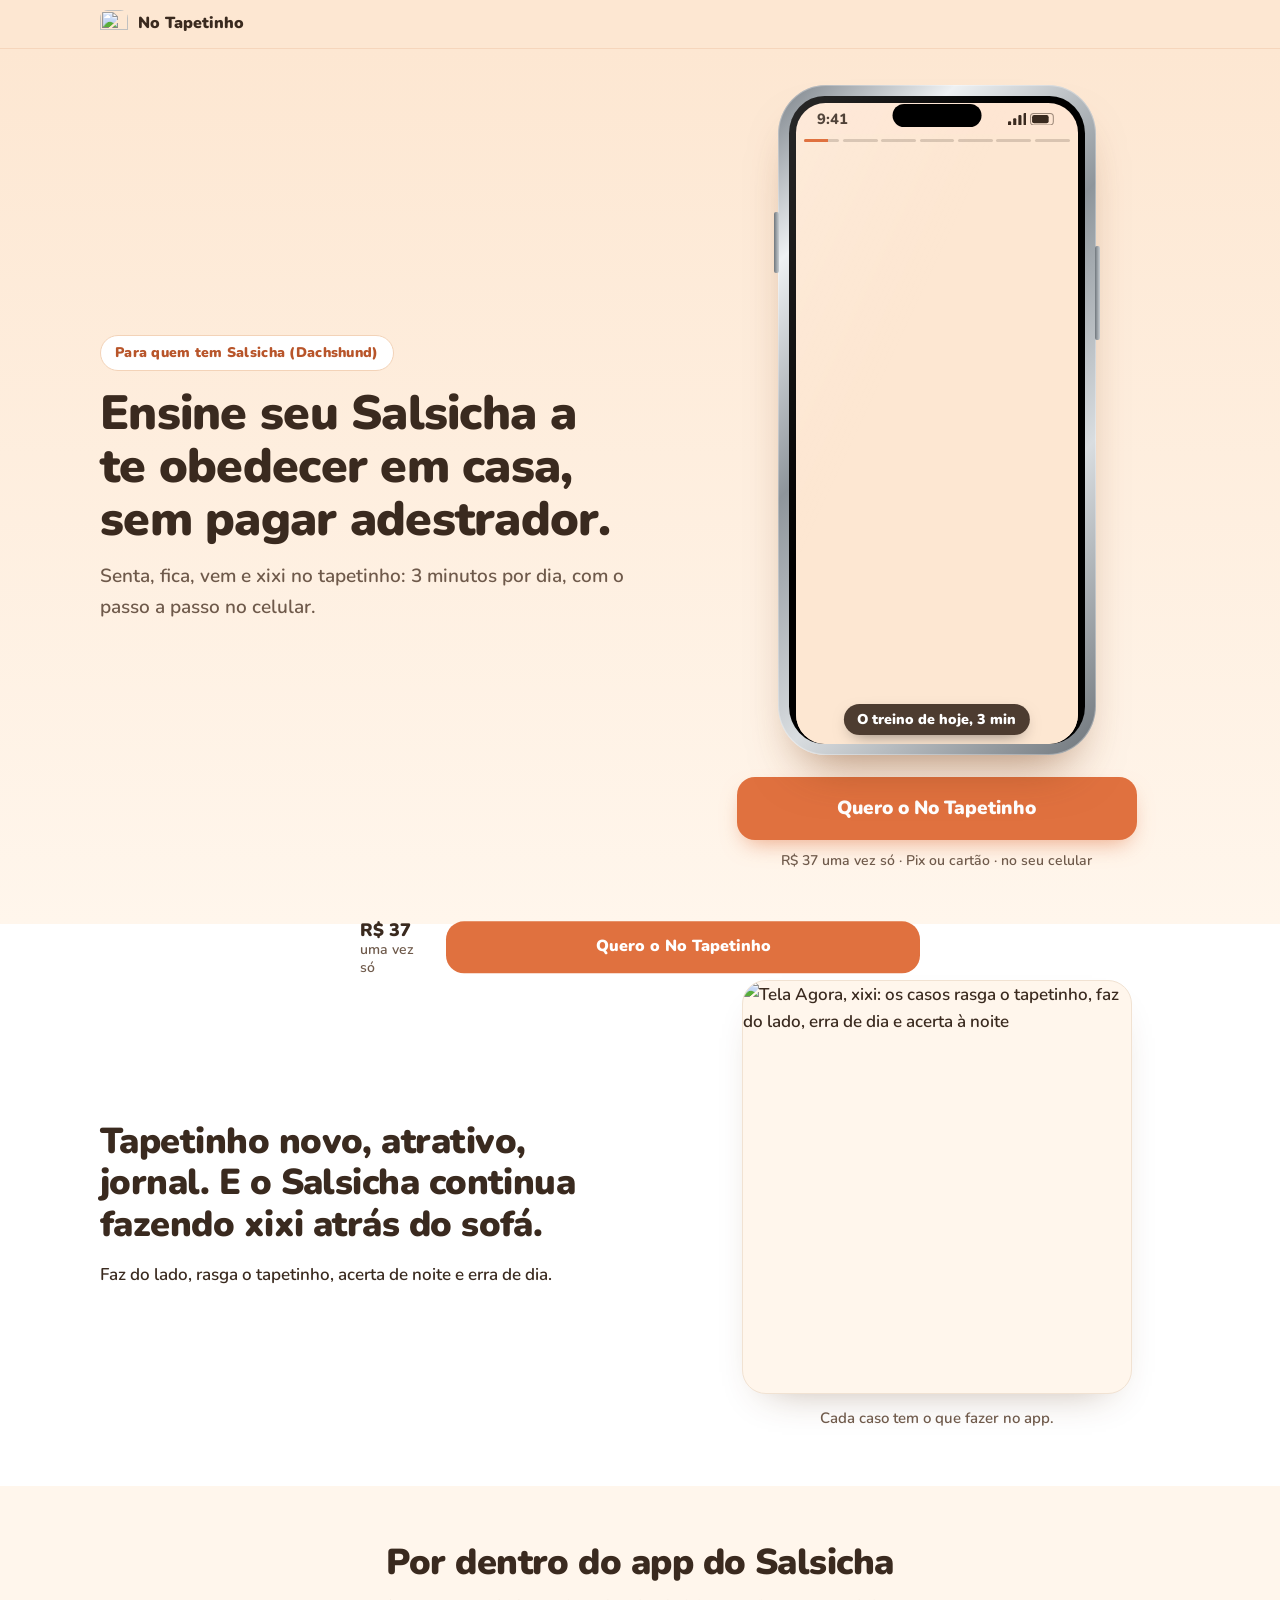
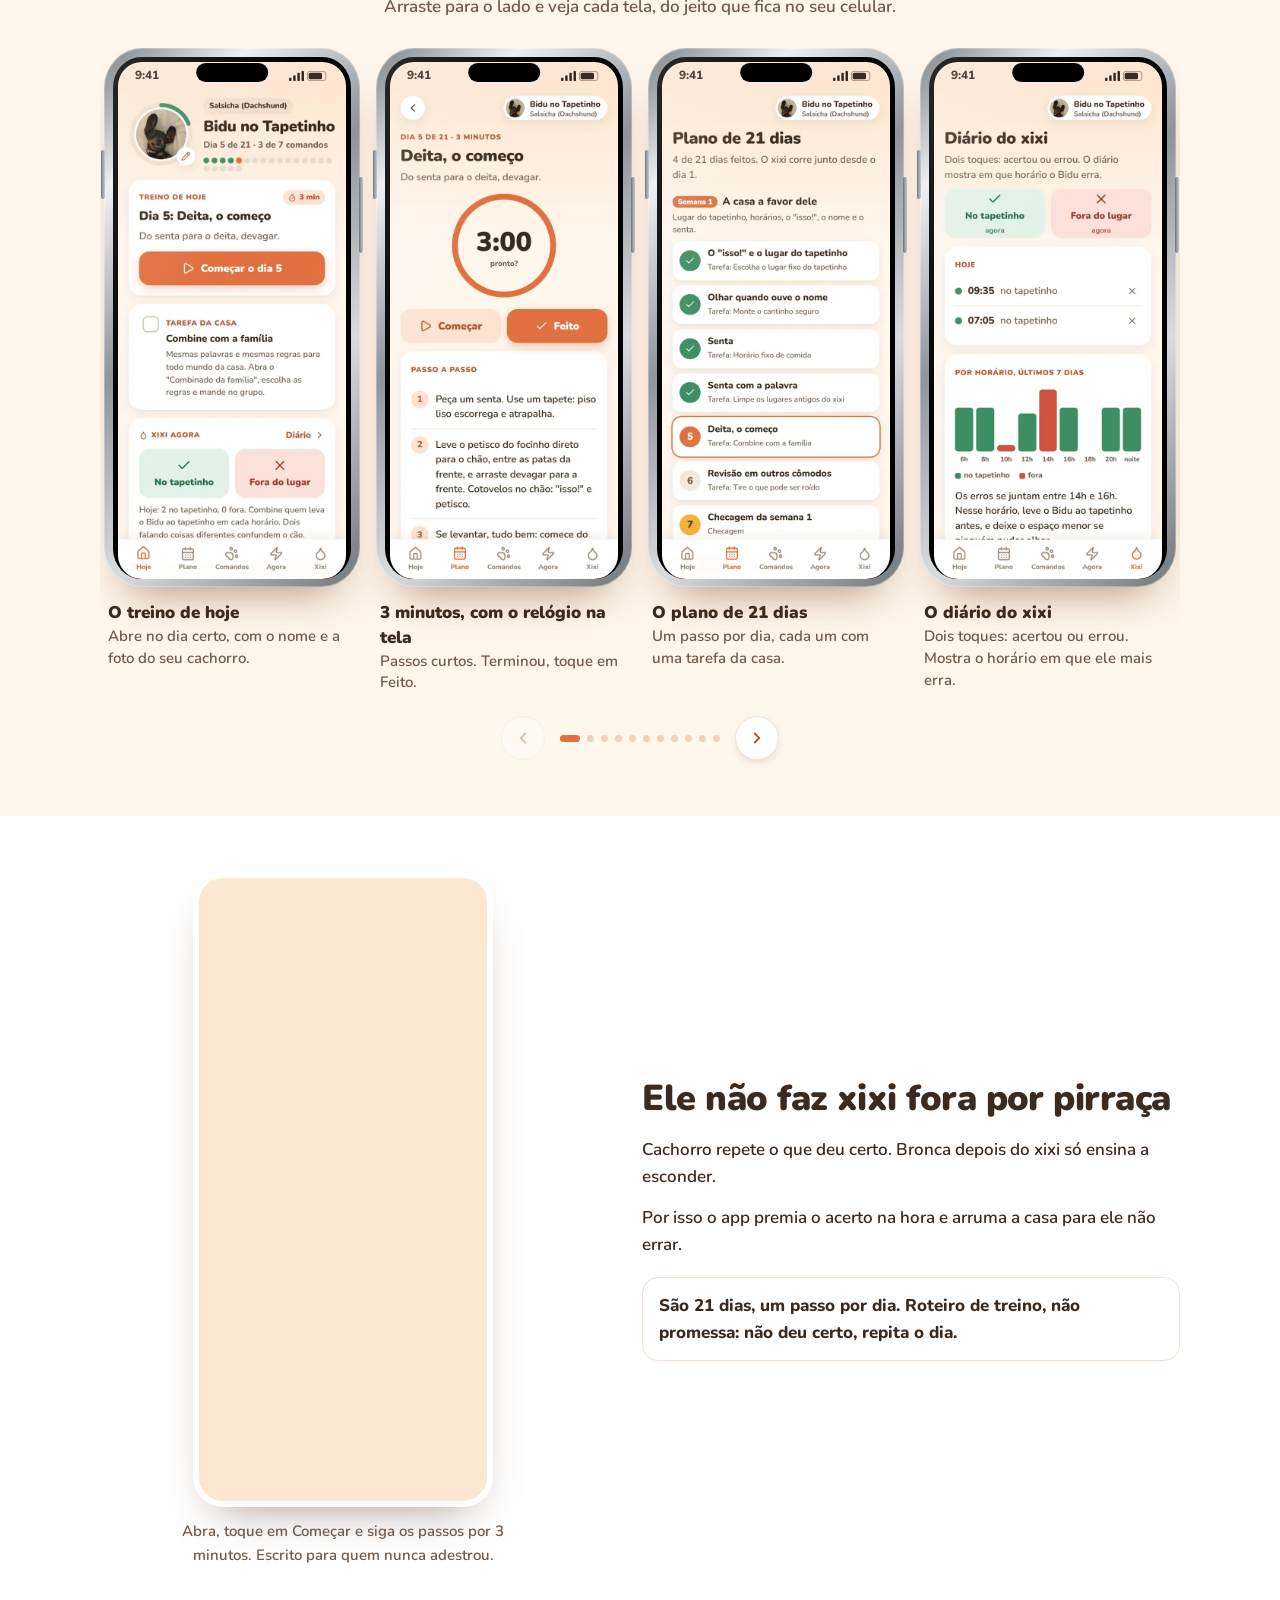
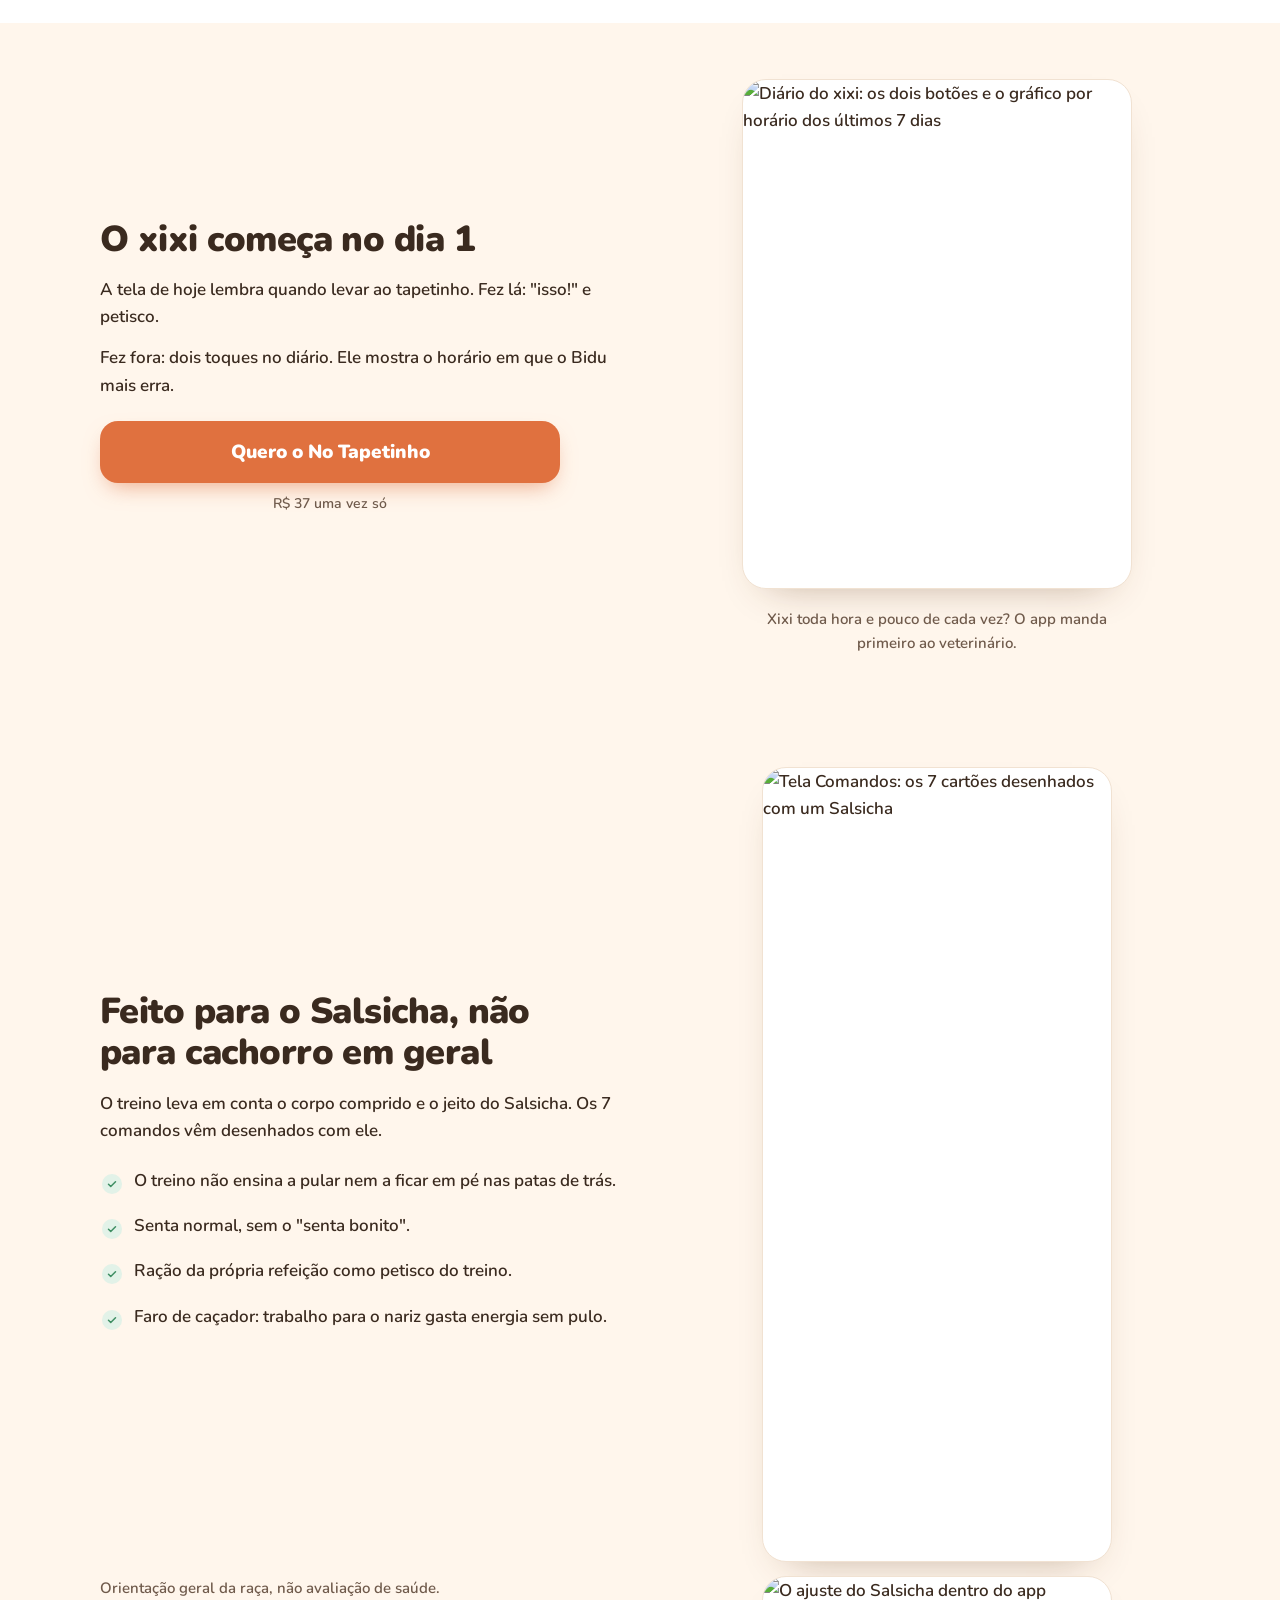
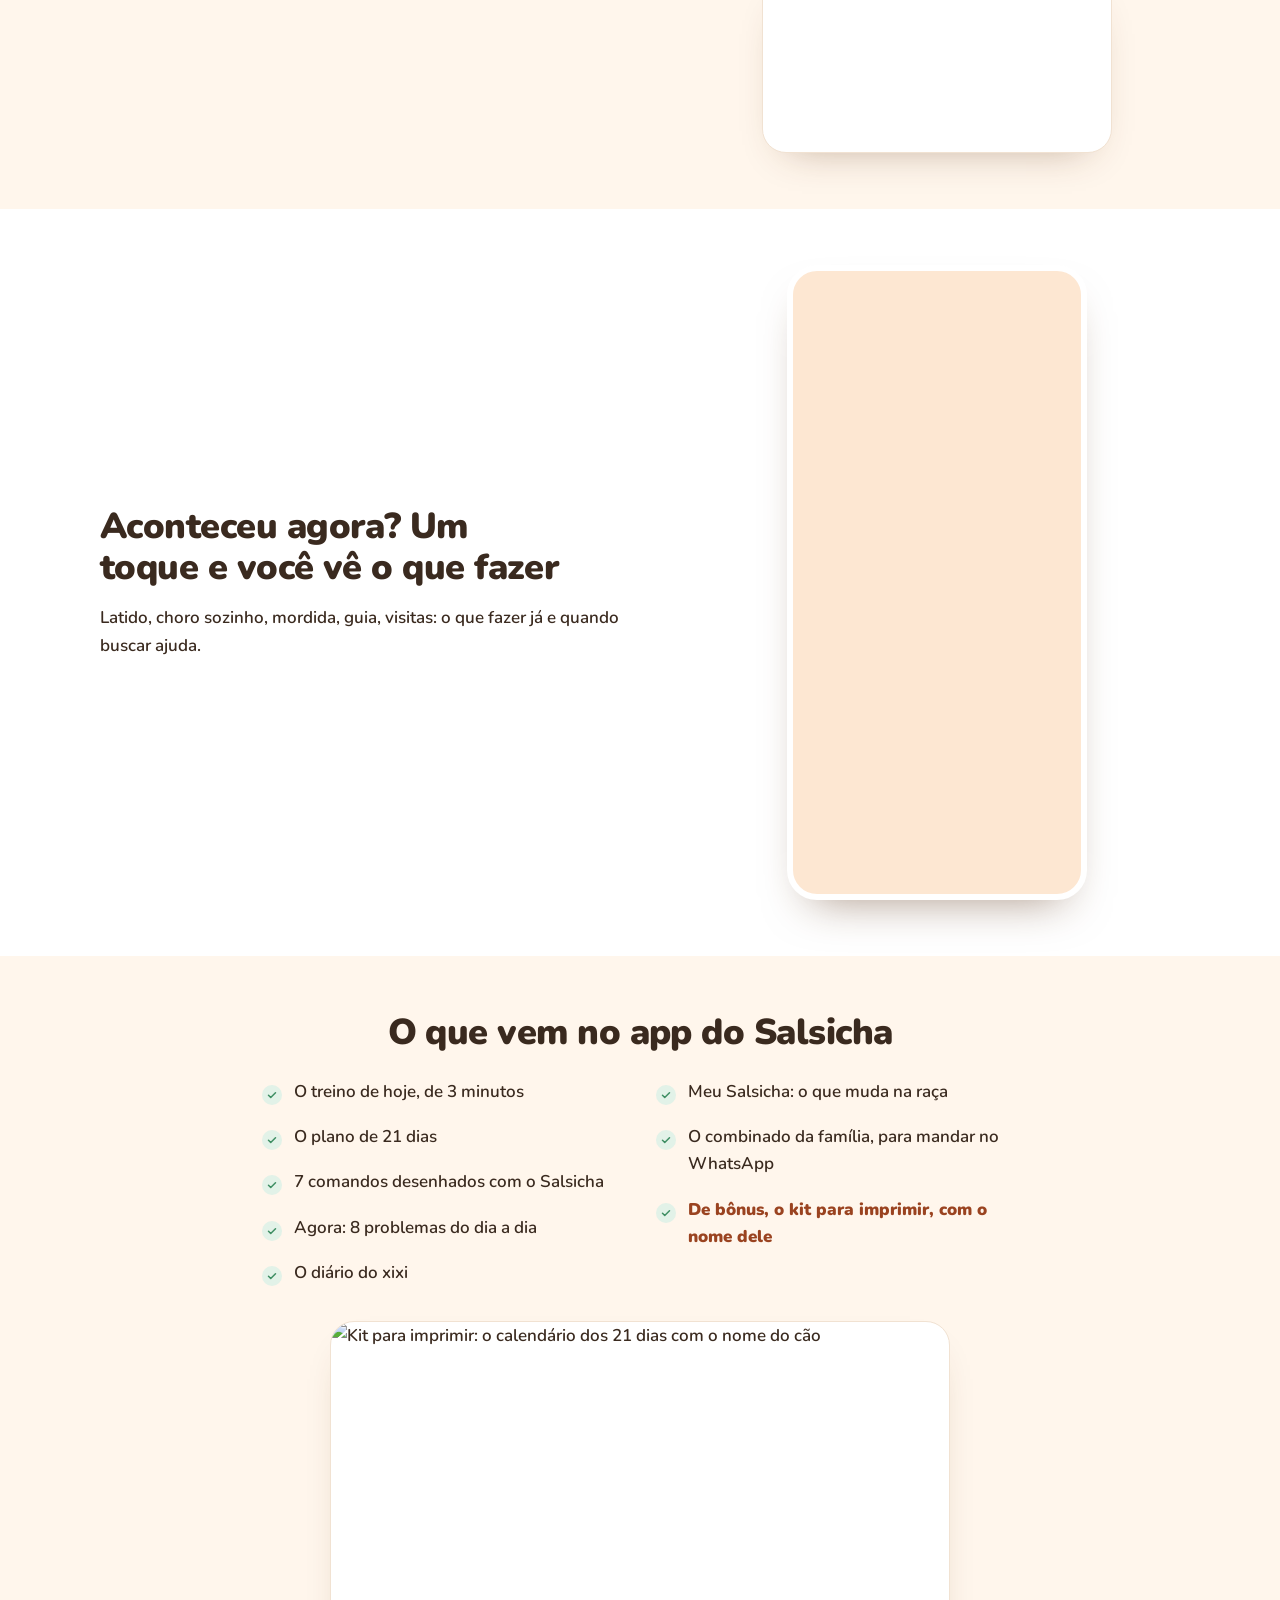
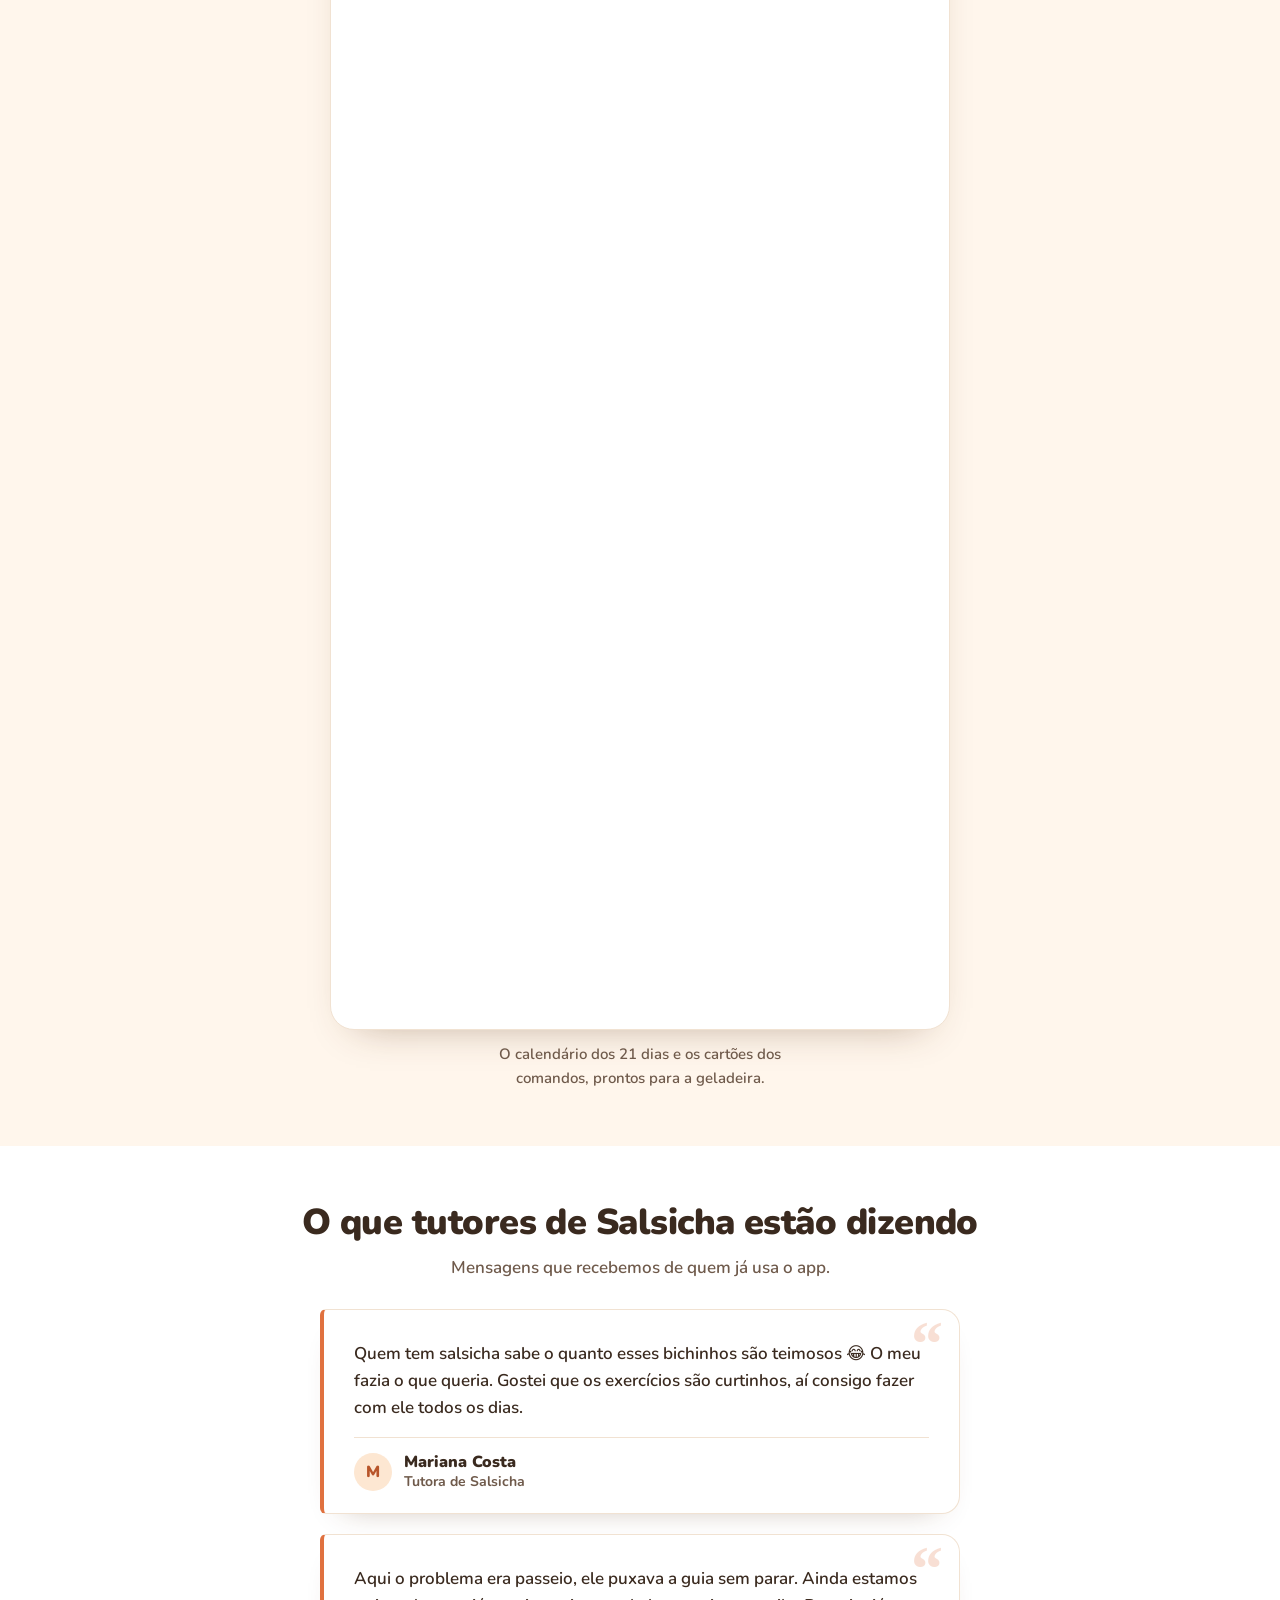
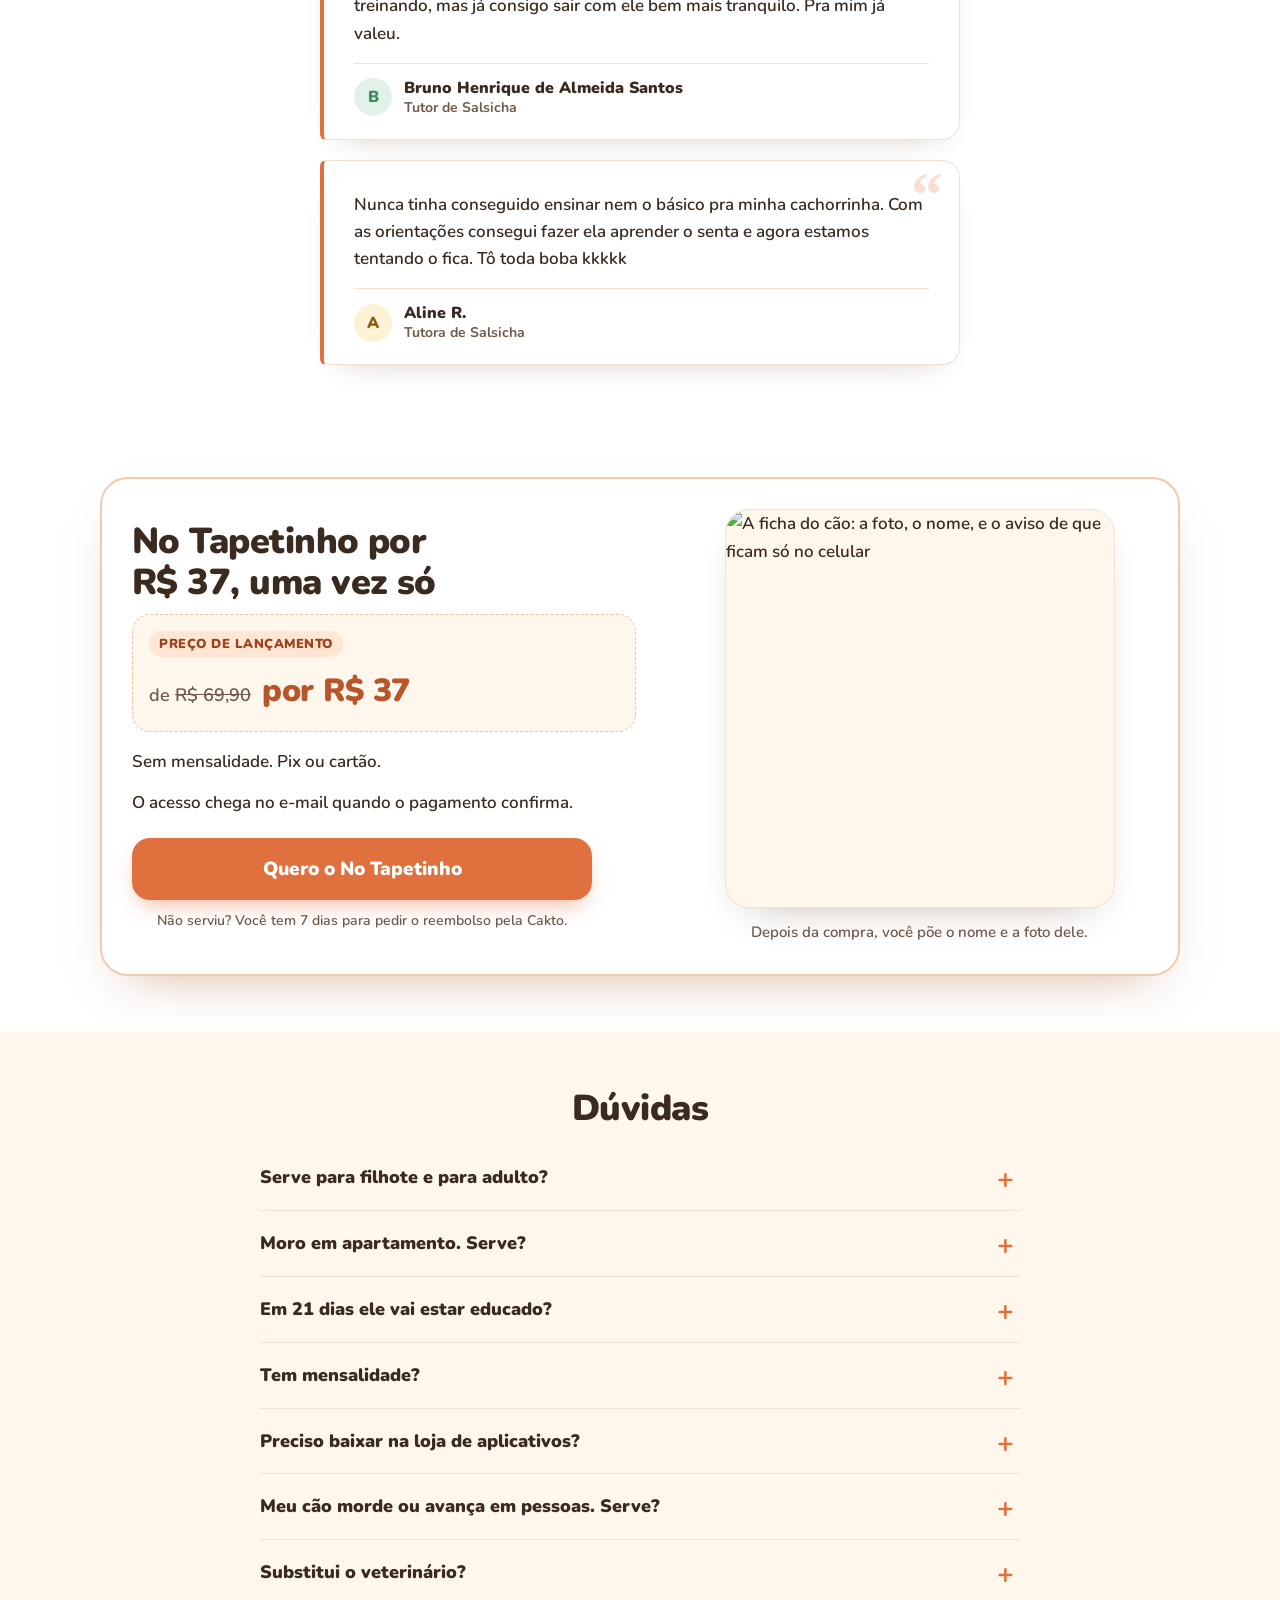
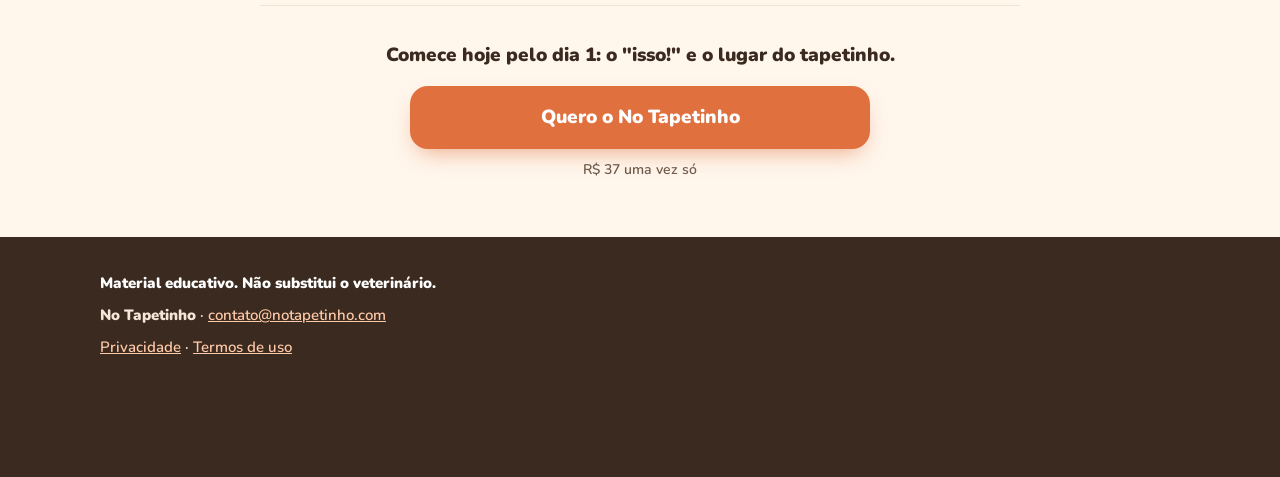
==== commit fc45096f: "Depoimentos reais nas 4 páginas de raça" ====
--- a/salsicha/index.html
+++ b/salsicha/index.html
@@ -79,6 +79,13 @@
  <h2 class="centro">O que vem no app do Salsicha</h2>
  <ul class="lista-ok colunas"><li>O treino de hoje, de 3 minutos</li><li>O plano de 21 dias</li><li>7 comandos desenhados com o Salsicha</li><li>Agora: 8 problemas do dia a dia</li><li>O diário do xixi</li><li>Meu Salsicha: o que muda na raça</li><li>O combinado da família, para mandar no WhatsApp</li><li class="bonus">De bônus, o kit para imprimir, com o nome dele</li></ul>
  <figure class="legendada largo"><div class="shot"><img src="../img/salsicha/kit.webp" width="756" height="1599" alt="Kit para imprimir: o calendário dos 21 dias com o nome do cão" loading="lazy" decoding="async"></div><figcaption>O calendário dos 21 dias e os cartões dos comandos, prontos para a geladeira.</figcaption></figure>
+</div></section>
+
+<section class="s-prova"><div class="wrap estreito">
+ <h2 class="centro">O que tutores de Salsicha estão dizendo</h2><p class="centro prova-p">Mensagens que recebemos de quem já usa o app.</p>
+ <div class="depos"><figure class="depo"><blockquote><p>Quem tem salsicha sabe o quanto esses bichinhos são teimosos 😂 O meu fazia o que queria. Gostei que os exercícios são curtinhos, aí consigo fazer com ele todos os dias.</p></blockquote><figcaption><span class="av av0" aria-hidden="true">M</span><span class="quem"><b>Mariana Costa</b><span>Tutora de Salsicha</span></span></figcaption></figure>
+ <figure class="depo"><blockquote><p>Aqui o problema era passeio, ele puxava a guia sem parar. Ainda estamos treinando, mas já consigo sair com ele bem mais tranquilo. Pra mim já valeu.</p></blockquote><figcaption><span class="av av1" aria-hidden="true">B</span><span class="quem"><b>Bruno Henrique de Almeida Santos</b><span>Tutor de Salsicha</span></span></figcaption></figure>
+ <figure class="depo"><blockquote><p>Nunca tinha conseguido ensinar nem o básico pra minha cachorrinha. Com as orientações consegui fazer ela aprender o senta e agora estamos tentando o fica. Tô toda boba kkkkk</p></blockquote><figcaption><span class="av av2" aria-hidden="true">A</span><span class="quem"><b>Aline R.</b><span>Tutora de Salsicha</span></span></figcaption></figure></div>
 </div></section>
 
 <section class="s-oferta" id="oferta"><div class="wrap tri caixa-oferta">
--- a/estilo.css
+++ b/estilo.css
@@ -195,3 +195,19 @@
 .rz-outra p{margin-top:6px;color:var(--suave)}
 .rz-outra a{color:var(--terracota2);font-weight:800;overflow-wrap:anywhere}
 @media(min-width:760px){.rz-topo{padding:52px 0 34px}.rz-cartoes{grid-template-columns:repeat(4,minmax(0,1fr))}}
+/* depoimentos (2026-11-09): mensagens reais recebidas, em cartões de depoimento de página (aspas, texto, inicial, nome
+   e Tutora/Tutor da raça); sem foto, curtidas, data, estrelas ou selo */
+.prova-p{color:var(--suave);margin-top:-6px !important;text-wrap:balance}
+.depos{display:grid;gap:18px;max-width:640px;margin:28px auto 0}
+.depo{position:relative;margin:0;background:#fff;border:1px solid var(--linha);border-left:4px solid var(--terracota);border-radius:6px 18px 18px 6px;padding:26px 22px 20px 24px;box-shadow:0 14px 30px -24px rgba(90,50,20,.45)}
+.depo:before{content:'\201C';position:absolute;top:2px;right:16px;font:900 64px/1 Georgia,'Times New Roman',serif;color:var(--terracota);opacity:.22}
+.depo blockquote{margin:0}
+.depo blockquote p{font-size:17px;font-weight:600;line-height:1.6;color:var(--tinta);overflow-wrap:anywhere}
+.depo figcaption{display:flex;align-items:center;gap:12px;margin-top:16px;padding-top:14px;border-top:1px solid var(--linha)}
+.depo .av{flex:0 0 38px;width:38px;height:38px;border-radius:50%;display:flex;align-items:center;justify-content:center;font-size:16px;font-weight:900;line-height:1;color:var(--terracota2);background:var(--pessego)}
+.depo .av1{color:var(--verde);background:var(--verde2)}
+.depo .av2{color:#8A5E10;background:var(--sol2)}
+.quem{display:flex;flex-direction:column;line-height:1.3}
+.quem b{font-size:16px;font-weight:900}
+.quem span{font-size:14px;font-weight:700;color:var(--suave)}
+@media (min-width:861px){.depos{gap:20px}.depo{padding:30px 30px 22px 30px}}
